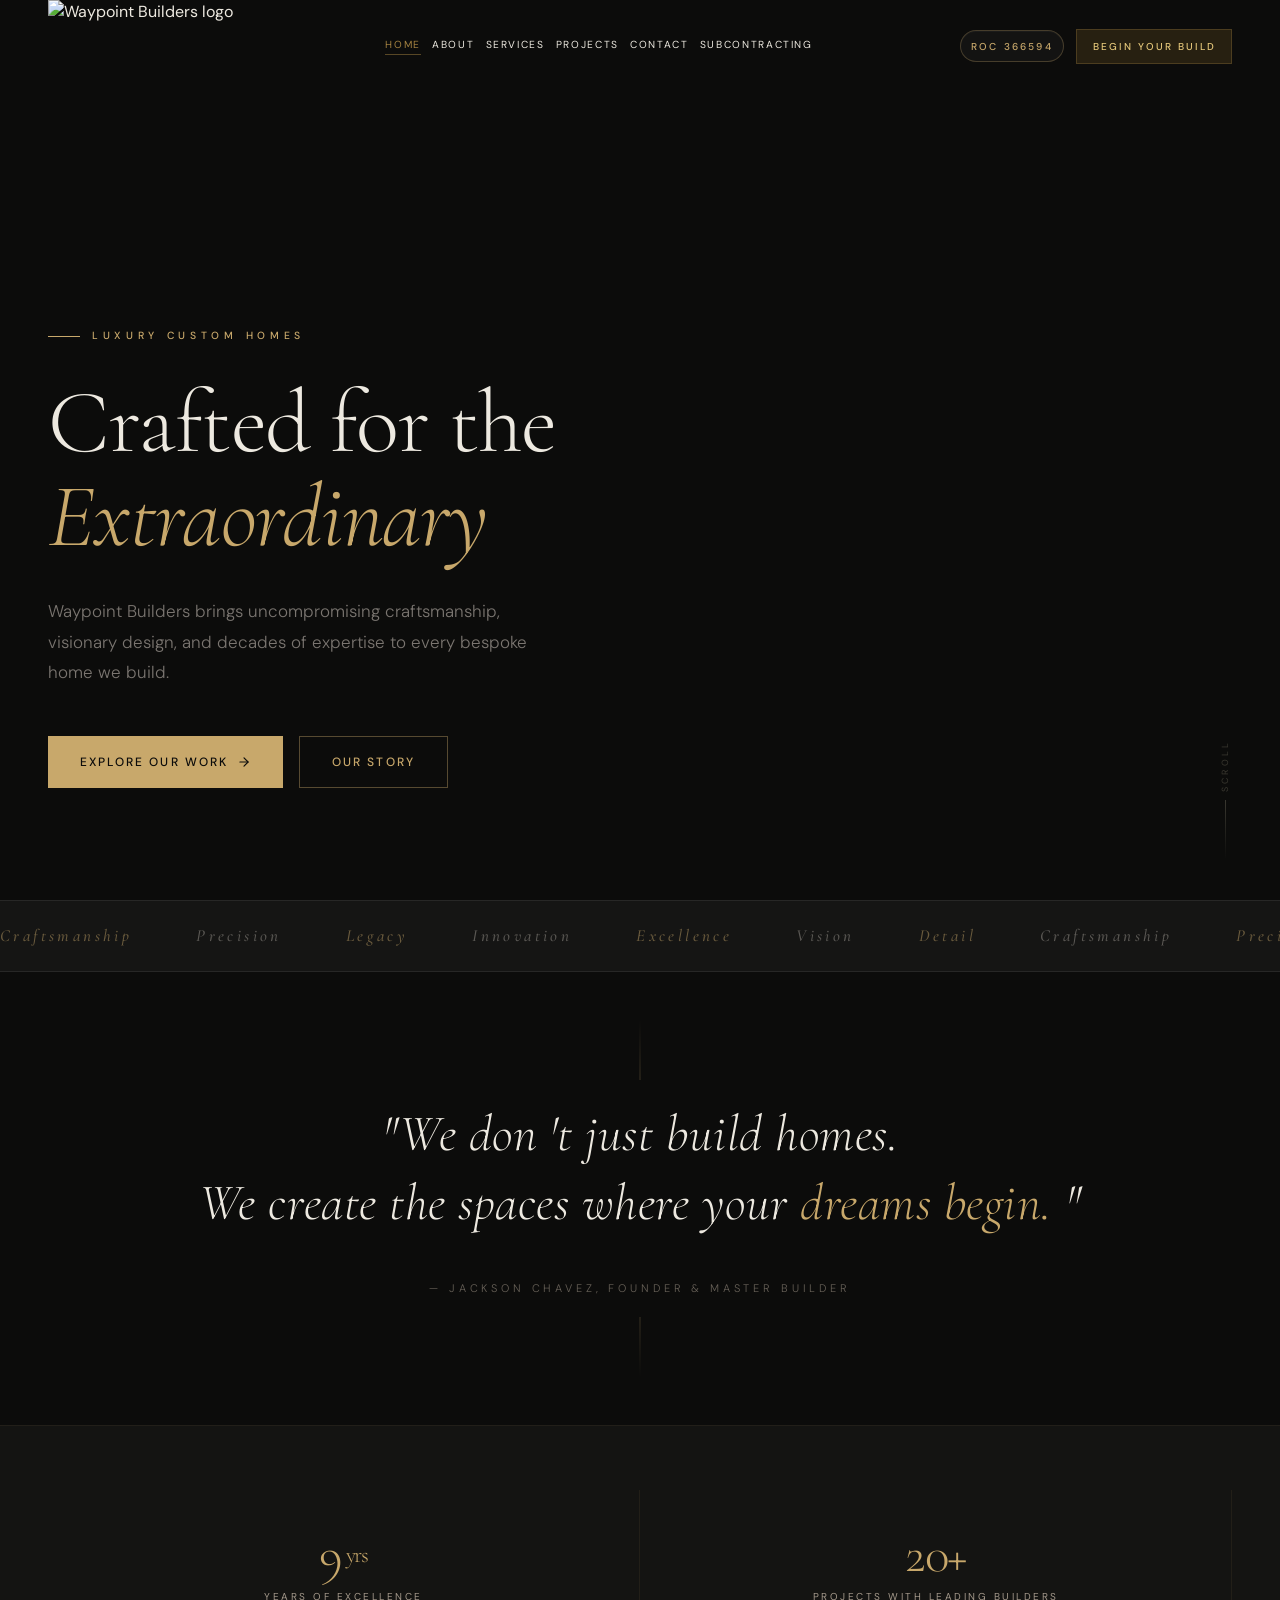
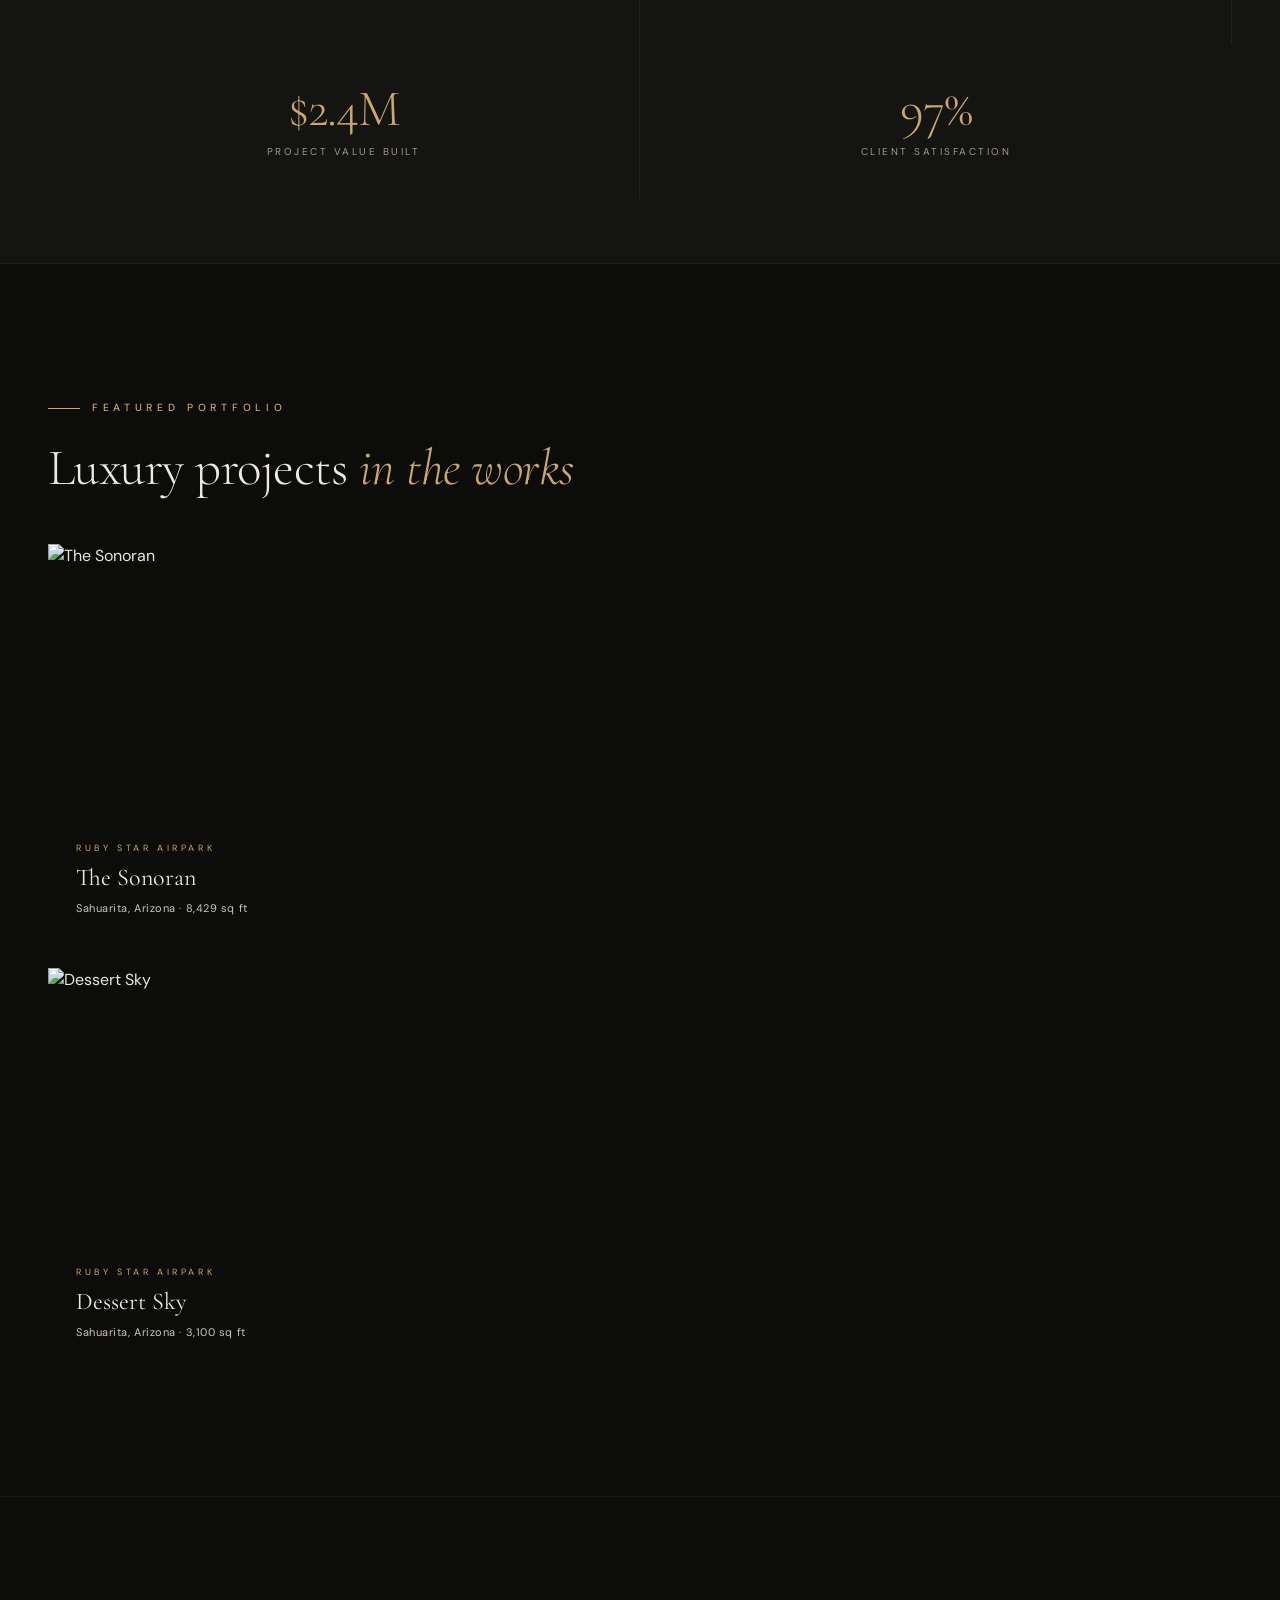
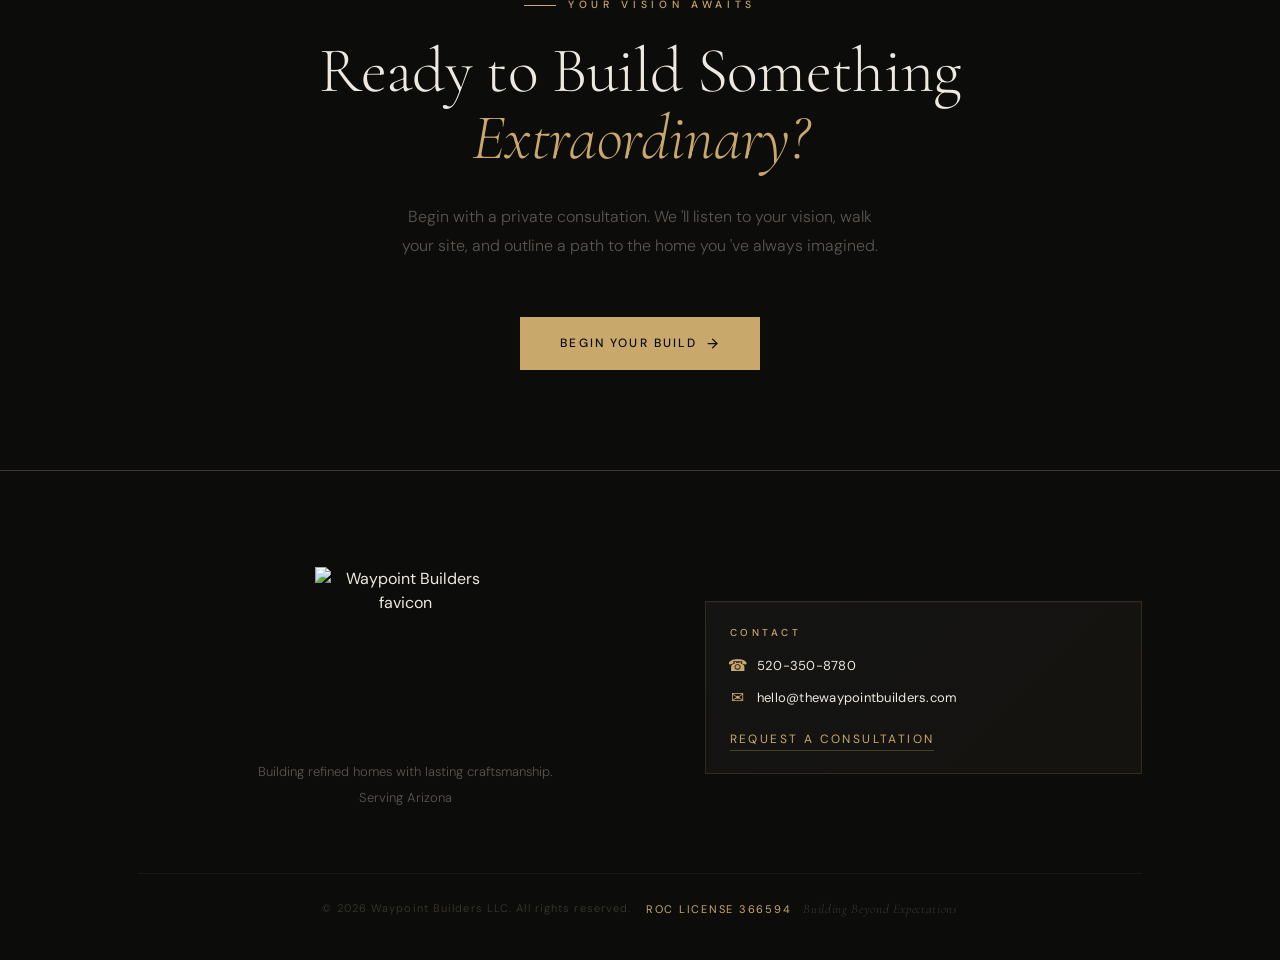
==== index.html @ 991dd523 "Add files via upload" ====
<!DOCTYPE html>
<html lang="en">
    <head>
        <meta charSet="utf-8"/>
        <meta name="viewport" content="width=device-width, initial-scale=1"/>
        <link rel="preload" as="image" href="https://images.unsplash.com/photo-1613490493576-7fde63acd811?w=900&amp;q=80&amp;fit=crop"/>
        <link rel="preload" as="image" href="https://images.unsplash.com/photo-1600596542815-ffad4c1539a9?w=900&amp;q=80&amp;fit=crop"/>
        <link rel="preload" as="image" href="https://images.unsplash.com/photo-1600210492486-724fe5c67fb0?w=900&amp;q=80&amp;fit=crop"/>
        <link rel="stylesheet" href="https://fonts.googleapis.com/css2?family=Cormorant+Garamond:ital,wght@0,300;0,400;0,500;0,600;1,300;1,400;1,500&amp;family=DM+Sans:wght@300;400;500&amp;display=swap" data-precedence="default"/>
        <link rel="stylesheet" href="styles.css" type="text/css" data-precedence="default"/>
        <title>Waypoint Builders LLC — Luxury Custom Home Building</title>
        <meta name="description" content="Waypoint Builders LLC crafts extraordinary luxury custom homes with uncompromising quality, precision craftsmanship, and a deeply personal approach to every build."/>
        <link rel="icon" type="image/png" href="asset/favicon.png"/>
        <link rel="shortcut icon" href="asset/favicon.png"/>
        <link rel="preconnect" href="https://fonts.googleapis.com"/>
        <link rel="preconnect" href="https://fonts.gstatic.com" crossorigin="anonymous"/>
    </head>
    <body>
        <header id="site-header" style="position:fixed;top:0;left:0;right:0;z-index:100;transition:background 0.5s ease, border-color 0.5s ease, backdrop-filter 0.5s ease, box-shadow 0.5s ease;background:transparent;backdrop-filter:none;border-bottom:1px solid transparent;box-shadow:none">
            <div style="max-width:1400px;margin:0 auto;padding:0 3rem;display:flex;align-items:center;justify-content:space-between;height:92px" class="px-6 lg:px-12">
                <a class="active" href="index.html" style="display:flex;align-items:center;text-decoration:none;padding-top:10px" data-status="active" aria-current="page">
                    <img src="asset/logo.png" alt="Waypoint Builders logo" style="height:clamp(72px, 8vw, 140px);width:auto;display:block" />
                </a>
                <nav id="header-nav" class="header-nav" style="align-items:center;gap:1rem">
                    <a class="header-nav-link active" href="index.html" style="font-family:DM Sans, system-ui, sans-serif;font-size:13px;letter-spacing:0.2em;text-transform:uppercase;font-weight:400;text-decoration:none;color:#A48240;transition:color 0.3s ease,padding-bottom 0.3s ease,border-color 0.3s ease;padding-bottom:2px;border-bottom:1px solid rgba(164, 130, 64, 0.5)" data-status="active" aria-current="page">Home</a>
                    <a class="header-nav-link" href="about.html" style="font-family:DM Sans, system-ui, sans-serif;font-size:13px;letter-spacing:0.2em;text-transform:uppercase;font-weight:400;text-decoration:none;color:#EDE9E0;transition:color 0.3s ease,padding-bottom 0.3s ease,border-color 0.3s ease;padding-bottom:2px;border-bottom:1px solid transparent">About</a>
                    <a class="header-nav-link" href="services.html" style="font-family:DM Sans, system-ui, sans-serif;font-size:13px;letter-spacing:0.2em;text-transform:uppercase;font-weight:400;text-decoration:none;color:#EDE9E0;transition:color 0.3s ease,padding-bottom 0.3s ease,border-color 0.3s ease;padding-bottom:2px;border-bottom:1px solid transparent">Services</a>
                    <a class="header-nav-link" href="projects.html" style="font-family:DM Sans, system-ui, sans-serif;font-size:13px;letter-spacing:0.2em;text-transform:uppercase;font-weight:400;text-decoration:none;color:#EDE9E0;transition:color 0.3s ease,padding-bottom 0.3s ease,border-color 0.3s ease;padding-bottom:2px;border-bottom:1px solid transparent">Projects</a>
                    <a class="header-nav-link" href="contact.html" style="font-family:DM Sans, system-ui, sans-serif;font-size:13px;letter-spacing:0.2em;text-transform:uppercase;font-weight:400;text-decoration:none;color:#EDE9E0;transition:color 0.3s ease,padding-bottom 0.3s ease,border-color 0.3s ease;padding-bottom:2px;border-bottom:1px solid transparent">Contact</a>
                    <a class="header-nav-link" href="subcontracts.html" style="font-family:DM Sans, system-ui, sans-serif;font-size:13px;letter-spacing:0.2em;text-transform:uppercase;font-weight:400;text-decoration:none;color:#EDE9E0;transition:color 0.3s ease,padding-bottom 0.3s ease,border-color 0.3s ease;padding-bottom:2px;border-bottom:1px solid transparent">Subcontracting</a>
                </nav>
                <div style="display:flex;align-items:center;gap:0.75rem">
                    <span style="font-family:DM Sans, system-ui, sans-serif;font-size:10px;letter-spacing:0.22em;text-transform:uppercase;font-weight:500;color:#C8A86B;padding:0.5rem 0.75rem;border:1px solid rgba(200, 168, 107, 0.28);border-radius:999px;background:rgba(255,255,255,0.03);box-shadow:inset 0 1px 0 rgba(255,255,255,0.03)">ROC 366594</span>
                    <a href="contact.html" style="font-family:DM Sans, system-ui, sans-serif;font-size:10px;letter-spacing:0.2em;text-transform:uppercase;font-weight:500;text-decoration:none;color:#E5C77A;background:rgba(138, 104, 43, 0.22);border:1px solid rgba(164, 130, 64, 0.3);padding:9px 18px;transition:border-color 0.3s ease, background 0.3s ease, color 0.3s ease" class="header-cta">Begin Your Build</a>
                </div>
                <button class="header-menu-toggle" id="mobile-menu-toggle" style="background:none;border:none;color:#EDE9E0;cursor:pointer;padding:8px" aria-label="Toggle menu" aria-expanded="false" aria-controls="mobile-nav-panel">
                    <svg xmlns="http://www.w3.org/2000/svg" width="20" height="20" viewBox="0 0 24 24" fill="none" stroke="currentColor" stroke-width="2" stroke-linecap="round" stroke-linejoin="round" class="lucide lucide-menu" aria-hidden="true">
                        <path d="M4 5h16"></path>
                        <path d="M4 12h16"></path>
                        <path d="M4 19h16"></path>
                    </svg>
                </button>
            </div>
        </header>
        <script>
            const siteHeader = document.getElementById('site-header');
            const mobileMenuToggle = document.getElementById('mobile-menu-toggle');
            const headerNav = document.getElementById('header-nav');
            const setHeaderState = () => {
                const scrolled = window.scrollY > 20;
                siteHeader.style.background = scrolled ? 'rgba(12, 12, 11, 0.72)' : 'transparent';
                siteHeader.style.borderBottom = scrolled ? '1px solid rgba(164, 130, 64, 0.12)' : '1px solid transparent';
                siteHeader.style.backdropFilter = scrolled ? 'blur(12px)' : 'none';
                siteHeader.style.boxShadow = scrolled ? '0 6px 20px rgba(0, 0, 0, 0.08)' : 'none';
            };
            setHeaderState();
            window.addEventListener('scroll', setHeaderState, { passive: true });

            if (mobileMenuToggle && headerNav) {
                mobileMenuToggle.addEventListener('click', () => {
                    const isOpen = headerNav.classList.contains('mobile-open');
                    headerNav.classList.toggle('mobile-open', !isOpen);
                    mobileMenuToggle.setAttribute('aria-expanded', String(!isOpen));
                });
            }

            window.addEventListener('resize', () => {
                if (window.innerWidth > 1023 && headerNav) {
                    headerNav.classList.remove('mobile-open');
                    if (mobileMenuToggle) {
                        mobileMenuToggle.setAttribute('aria-expanded', 'false');
                    }
                }
            });

            const applyMarqueeColors = () => {
                const marqueeWords = document.querySelectorAll('.animate-marquee > span');
                marqueeWords.forEach((word, index) => {
                    word.style.color = index % 2 === 0 ? 'rgba(200, 168, 107, 0.72)' : 'rgba(250, 242, 229, 0.56)';
                    word.style.opacity = '0.84';
                    word.style.textShadow = '0 0 8px rgba(255, 255, 255, 0.03)';
                });
            };

            window.addEventListener('load', applyMarqueeColors);
            applyMarqueeColors();

            const prefersReducedMotion = window.matchMedia('(prefers-reduced-motion: reduce)').matches;
            document.querySelectorAll('a[href^="#"]').forEach((link) => {
                link.addEventListener('click', (event) => {
                    const id = link.getAttribute('href')?.slice(1);
                    const target = id ? document.getElementById(id) : null;
                    if (!target) return;

                    event.preventDefault();
                    if (prefersReducedMotion) {
                        window.scrollTo({ top: target.offsetTop - 100, behavior: 'auto' });
                        return;
                    }

                    const startY = window.scrollY;
                    const targetY = Math.max(0, target.getBoundingClientRect().top + startY - 100);
                    const distance = targetY - startY;
                    const duration = Math.min(1200, Math.max(700, Math.abs(distance) * 0.55));
                    let startTime = null;
                    const easeOutCubic = (t) => 1 - Math.pow(1 - t, 3);

                    const step = (timestamp) => {
                        if (!startTime) startTime = timestamp;
                        const progress = Math.min(1, (timestamp - startTime) / duration);
                        const eased = easeOutCubic(progress);
                        window.scrollTo(0, startY + distance * eased);
                        if (progress < 1) {
                            window.requestAnimationFrame(step);
                        }
                    };

                    window.requestAnimationFrame(step);
                });
            });
        </script>
        <!--$-->
        <main>
            <section style="min-height:100dvh;position:relative;display:flex;align-items:flex-end;overflow:hidden;padding-top:clamp(5.5rem, 9vw, 8rem)">
                <div style="position:absolute;inset:0;background-image:url('asset/index.png');background-size:cover;background-position:center 30%;z-index:0"></div>
                <div style="position:absolute;inset:0;background:linear-gradient(105deg, rgba(12,12,11,0.97) 0%, rgba(12,12,11,0.82) 45%, rgba(12,12,11,0.3) 100%);z-index:1"></div>
                <div style="position:absolute;bottom:0;left:0;right:0;height:30%;background:linear-gradient(to top, #0C0C0B, transparent);z-index:2"></div>
                <div style="position:relative;z-index:3;max-width:1400px;margin:0 auto;padding:0 3rem 7rem;width:100%" class="px-6 lg:px-12 pb-20 lg:pb-28">
                    <div class="opacity-0 animate-fade-up" style="max-width:780px">
                        <div class="section-label" style="margin-bottom:2rem">Luxury Custom Homes</div>
                        <h1 style="font-family:Cormorant Garamond, Georgia, serif;font-size:clamp(3rem, 7vw, 7rem);font-weight:300;line-height:1.05;color:#EDE9E0;margin:0 0 2rem;letter-spacing:-0.01em">
                            Crafted for the
                            <!-- -->
                            <span style="font-style:italic;color:#C8A86B">Extraordinary</span>
                        </h1>
                        <p class="opacity-0 animate-fade-up delay-200" style="font-family:DM Sans, system-ui, sans-serif;font-size:clamp(15px, 1.5vw, 17px);line-height:1.8;color:#7A7570;max-width:480px;margin:0 0 3rem;font-weight:300">Waypoint Builders brings uncompromising craftsmanship, visionary design, and decades of expertise to every bespoke home we build.</p>
                        <div class="opacity-0 animate-fade-up delay-400" style="display:flex;gap:1rem;flex-wrap:wrap">
                            <a href="projects.html" class="btn-gold">
                                Explore Our Work
                                <svg xmlns="http://www.w3.org/2000/svg" width="14" height="14" viewBox="0 0 24 24" fill="none" stroke="currentColor" stroke-width="2" stroke-linecap="round" stroke-linejoin="round" class="lucide lucide-arrow-right" aria-hidden="true">
                                    <path d="M5 12h14"></path>
                                    <path d="m12 5 7 7-7 7"></path>
                                </svg>
                            </a>
                            <a href="about.html" class="btn-outline">Our Story</a>
                        </div>
                    </div>
                    <div class="opacity-0 animate-fade-in delay-700" style="position:absolute;bottom:2.5rem;right:3rem;display:flex;flex-direction:column;align-items:center;gap:0.5rem">
                        <span style="font-family:DM Sans, system-ui, sans-serif;font-size:9px;letter-spacing:0.35em;text-transform:uppercase;color:#3A3830;writing-mode:vertical-rl;transform:rotate(180deg)">Scroll</span>
                        <div style="width:1px;height:60px;background:linear-gradient(to bottom, #3A3830, transparent)"></div>
                    </div>
                </div>
            </section>
            <div style="background:rgba(255, 255, 255, 0.035);border-top:1px solid rgba(255, 255, 255, 0.08);border-bottom:1px solid rgba(255, 255, 255, 0.08);padding:1.25rem 0;overflow:hidden">
                <div class="animate-marquee" style="display:flex;gap:4rem;white-space:nowrap;width:max-content">
                    <span style="font-family:Cormorant Garamond, Georgia, serif;font-size:17px;font-style:italic;letter-spacing:0.2em;color:rgba(250, 242, 229, 0.16);text-transform:capitalize">Craftsmanship</span>
                    <span style="font-family:Cormorant Garamond, Georgia, serif;font-size:17px;font-style:italic;letter-spacing:0.2em;color:rgba(250, 242, 229, 0.08);text-transform:capitalize">Precision</span>
                    <span style="font-family:Cormorant Garamond, Georgia, serif;font-size:17px;font-style:italic;letter-spacing:0.2em;color:rgba(250, 242, 229, 0.16);text-transform:capitalize">Legacy</span>
                    <span style="font-family:Cormorant Garamond, Georgia, serif;font-size:17px;font-style:italic;letter-spacing:0.2em;color:rgba(250, 242, 229, 0.08);text-transform:capitalize">Innovation</span>
                    <span style="font-family:Cormorant Garamond, Georgia, serif;font-size:17px;font-style:italic;letter-spacing:0.2em;color:rgba(250, 242, 229, 0.16);text-transform:capitalize">Excellence</span>
                    <span style="font-family:Cormorant Garamond, Georgia, serif;font-size:17px;font-style:italic;letter-spacing:0.2em;color:rgba(250, 242, 229, 0.08);text-transform:capitalize">Vision</span>
                    <span style="font-family:Cormorant Garamond, Georgia, serif;font-size:17px;font-style:italic;letter-spacing:0.2em;color:rgba(250, 242, 229, 0.16);text-transform:capitalize">Detail</span>
                    <span style="font-family:Cormorant Garamond, Georgia, serif;font-size:17px;font-style:italic;letter-spacing:0.2em;color:rgba(250, 242, 229, 0.08);text-transform:capitalize">Craftsmanship</span>
                    <span style="font-family:Cormorant Garamond, Georgia, serif;font-size:17px;font-style:italic;letter-spacing:0.2em;color:rgba(250, 242, 229, 0.16);text-transform:capitalize">Precision</span>
                    <span style="font-family:Cormorant Garamond, Georgia, serif;font-size:17px;font-style:italic;letter-spacing:0.2em;color:rgba(250, 242, 229, 0.08);text-transform:capitalize">Legacy</span>
                    <span style="font-family:Cormorant Garamond, Georgia, serif;font-size:17px;font-style:italic;letter-spacing:0.2em;color:rgba(250, 242, 229, 0.16);text-transform:capitalize">Innovation</span>
                    <span style="font-family:Cormorant Garamond, Georgia, serif;font-size:17px;font-style:italic;letter-spacing:0.2em;color:rgba(250, 242, 229, 0.08);text-transform:capitalize">Excellence</span>
                    <span style="font-family:Cormorant Garamond, Georgia, serif;font-size:17px;font-style:italic;letter-spacing:0.2em;color:rgba(250, 242, 229, 0.16);text-transform:capitalize">Vision</span>
                    <span style="font-family:Cormorant Garamond, Georgia, serif;font-size:17px;font-style:italic;letter-spacing:0.2em;color:rgba(250, 242, 229, 0.08);text-transform:capitalize">Detail</span>
                    <span style="font-family:Cormorant Garamond, Georgia, serif;font-size:17px;font-style:italic;letter-spacing:0.2em;color:rgba(250, 242, 229, 0.16);text-transform:capitalize">Craftsmanship</span>
                    <span style="font-family:Cormorant Garamond, Georgia, serif;font-size:17px;font-style:italic;letter-spacing:0.2em;color:rgba(250, 242, 229, 0.08);text-transform:capitalize">Precision</span>
                    <span style="font-family:Cormorant Garamond, Georgia, serif;font-size:17px;font-style:italic;letter-spacing:0.2em;color:rgba(250, 242, 229, 0.16);text-transform:capitalize">Legacy</span>
                    <span style="font-family:Cormorant Garamond, Georgia, serif;font-size:17px;font-style:italic;letter-spacing:0.2em;color:rgba(250, 242, 229, 0.08);text-transform:capitalize">Innovation</span>
                    <span style="font-family:Cormorant Garamond, Georgia, serif;font-size:17px;font-style:italic;letter-spacing:0.2em;color:rgba(250, 242, 229, 0.16);text-transform:capitalize">Excellence</span>
                    <span style="font-family:Cormorant Garamond, Georgia, serif;font-size:17px;font-style:italic;letter-spacing:0.2em;color:rgba(250, 242, 229, 0.08);text-transform:capitalize">Vision</span>
                    <span style="font-family:Cormorant Garamond, Georgia, serif;font-size:17px;font-style:italic;letter-spacing:0.2em;color:rgba(250, 242, 229, 0.16);text-transform:capitalize">Detail</span>
                    <span style="font-family:Cormorant Garamond, Georgia, serif;font-size:17px;font-style:italic;letter-spacing:0.2em;color:rgba(250, 242, 229, 0.08);text-transform:capitalize">Craftsmanship</span>
                    <span style="font-family:Cormorant Garamond, Georgia, serif;font-size:17px;font-style:italic;letter-spacing:0.2em;color:rgba(250, 242, 229, 0.16);text-transform:capitalize">Precision</span>
                    <span style="font-family:Cormorant Garamond, Georgia, serif;font-size:17px;font-style:italic;letter-spacing:0.2em;color:rgba(250, 242, 229, 0.08);text-transform:capitalize">Legacy</span>
                    <span style="font-family:Cormorant Garamond, Georgia, serif;font-size:17px;font-style:italic;letter-spacing:0.2em;color:rgba(250, 242, 229, 0.16);text-transform:capitalize">Innovation</span>
                    <span style="font-family:Cormorant Garamond, Georgia, serif;font-size:17px;font-style:italic;letter-spacing:0.2em;color:rgba(250, 242, 229, 0.08);text-transform:capitalize">Excellence</span>
                    <span style="font-family:Cormorant Garamond, Georgia, serif;font-size:17px;font-style:italic;letter-spacing:0.2em;color:rgba(250, 242, 229, 0.16);text-transform:capitalize">Vision</span>
                    <span style="font-family:Cormorant Garamond, Georgia, serif;font-size:17px;font-style:italic;letter-spacing:0.2em;color:rgba(250, 242, 229, 0.08);text-transform:capitalize">Detail</span>
                </div>
            </div>
            <section style="background:#0C0C0B;padding:clamp(5rem, 10vw, 10rem) 3rem;text-align:center;position:relative" class="px-6 lg:px-12">
                <div style="position:absolute;top:3rem;left:50%;transform:translateX(-50%);width:1px;height:60px;background:linear-gradient(to bottom, transparent, rgba(200, 168, 107, 0.25))"></div>
                <div style="max-width:900px;margin:0 auto">
                    <blockquote style="font-family:Cormorant Garamond, Georgia, serif;font-size:clamp(1.8rem, 4vw, 3.5rem);font-weight:300;font-style:italic;line-height:1.35;color:#EDE9E0;margin:0 0 2.5rem;letter-spacing:0.01em">
                        &quot;We don &#x27;t just build homes.<br/>
                        We create the spaces where your
                        <!-- -->
                        <span style="color:#C8A86B">dreams begin.</span>
                        &quot;
                    </blockquote>
                    <p style="font-family:DM Sans, system-ui, sans-serif;font-size:11px;letter-spacing:0.35em;text-transform:uppercase;color:rgba(164, 153, 139, 0.72);opacity:0.84">— Jackson Chavez, Founder &amp; Master Builder</p>
                </div>
                <div style="position:absolute;bottom:3rem;left:50%;transform:translateX(-50%);width:1px;height:60px;background:linear-gradient(to top, transparent, rgba(200, 168, 107, 0.25))"></div>
            </section>
            <section style="background:#141412;border-top:1px solid rgba(200, 168, 107, 0.08);border-bottom:1px solid rgba(200, 168, 107, 0.08)">
                <div style="max-width:1400px;margin:0 auto;padding:4rem 3rem;display:grid;grid-template-columns:repeat(2, 1fr);gap:0" class="px-6 lg:px-12 lg:grid-cols-4">
                    <div style="padding:2.5rem 2rem;border-right:1px solid rgba(200, 168, 107, 0.08);text-align:center">
                        <div style="font-family:Cormorant Garamond, Georgia, serif;font-size:clamp(2.5rem, 4vw, 4rem);font-weight:300;color:#C8A86B;line-height:1;margin-bottom:0.5rem;letter-spacing:-0.02em">
                            9<span style="font-size:0.45em;vertical-align:top;margin-top:0.6em;display:inline-block;margin-left:4px">yrs</span>
                        </div>
                        <div style="font-family:DM Sans, system-ui, sans-serif;font-size:10px;letter-spacing:0.25em;text-transform:uppercase;color:#a4998b">Years of Excellence</div>
                    </div>
                    <div style="padding:2.5rem 2rem;border-right:1px solid rgba(200, 168, 107, 0.08);text-align:center">
                        <div style="font-family:Cormorant Garamond, Georgia, serif;font-size:clamp(2.5rem, 4vw, 4rem);font-weight:300;color:#C8A86B;line-height:1;margin-bottom:0.5rem;letter-spacing:-0.02em">20+</div>
                        <div style="font-family:DM Sans, system-ui, sans-serif;font-size:10px;letter-spacing:0.25em;text-transform:uppercase;color:#a4998b">Projects With Leading Builders</div>
                    </div>
                    <div style="padding:2.5rem 2rem;border-right:1px solid rgba(200, 168, 107, 0.08);text-align:center">
                        <div style="font-family:Cormorant Garamond, Georgia, serif;font-size:clamp(2.5rem, 4vw, 4rem);font-weight:300;color:#C8A86B;line-height:1;margin-bottom:0.5rem;letter-spacing:-0.02em">$2.4M</div>
                        <div style="font-family:DM Sans, system-ui, sans-serif;font-size:10px;letter-spacing:0.25em;text-transform:uppercase;color:#a4998b">Project Value Built</div>
                    </div>
                    <div style="padding:2.5rem 2rem;border-right:none;text-align:center">
                        <div style="font-family:Cormorant Garamond, Georgia, serif;font-size:clamp(2.5rem, 4vw, 4rem);font-weight:300;color:#C8A86B;line-height:1;margin-bottom:0.5rem;letter-spacing:-0.02em">97%</div>
                        <div style="font-family:DM Sans, system-ui, sans-serif;font-size:10px;letter-spacing:0.25em;text-transform:uppercase;color:#a4998b">Client Satisfaction</div>
                    </div>
                </div>
            </section>
              <section style="background:#0C0C0B;padding:clamp(5rem, 10vw, 9rem) 0">
                <div style="max-width:1400px;margin:0 auto;padding:0 3rem" class="px-6 lg:px-12">
                    <div style="display:flex;align-items:flex-end;justify-content:space-between;margin-bottom:3rem;flex-wrap:wrap;gap:1.5rem">
                        <div>
                            <div class="section-label">Featured Portfolio</div>
                            <h2 style="font-family:Cormorant Garamond, Georgia, serif;font-size:clamp(2.1rem, 4vw, 3.2rem);font-weight:300;color:#EDE9E0;margin:0;line-height:1.1;letter-spacing:-0.01em">
                                Luxury projects <span style="font-style:italic;color:#C8A86B">in the works</span>
                            </h2>
                        </div>
                    </div>

                    <div style="display:grid;grid-template-columns:1fr;gap:1.5rem">
                        <a href="projects.html" class="project-card-link" style="text-decoration:none;color:inherit">
                            <div class="project-card" style="position:relative;overflow:hidden;cursor:pointer;min-height:320px">
                                <img src="asset/sahuarita/sahuarita.png" alt="The Sonoran" class="project-img" style="position:absolute;inset:0;width:100%;height:100%;object-fit:cover">
                                <div style="position:absolute;inset:0;background:linear-gradient(to top, rgba(12,12,11,0.9) 0%, rgba(12,12,11,0.2) 60%, transparent 100%)"></div>
                                <div class="project-overlay" style="position:absolute;inset:0;background:rgba(12,12,11,0.45);border:1px solid rgba(200, 168, 107, 0.2)"></div>
                                <div style="position:absolute;bottom:0;left:0;right:0;padding:1.75rem;z-index:2">
                                    <div style="font-family:DM Sans, system-ui, sans-serif;font-size:9px;letter-spacing:0.4em;text-transform:uppercase;color:#C8A86B;margin-bottom:0.5rem">Ruby Star Airpark</div>
                                    <div style="font-family:Cormorant Garamond, Georgia, serif;font-size:1.5rem;font-weight:400;color:#EDE9E0;line-height:1.2;margin-bottom:0.45rem">The Sonoran</div>
                                    <div style="font-family:DM Sans, system-ui, sans-serif;font-size:11px;color:#CFC7BE;letter-spacing:0.05em">Sahuarita, Arizona · 8,429 sq ft</div>
                                </div>
                            </div>
                        </a>

                        <a href="projects.html" class="project-card-link" style="text-decoration:none;color:inherit">
                            <div class="project-card" style="position:relative;overflow:hidden;cursor:pointer;min-height:320px">
                                <img src="asset/sahuarita/hangar.png" alt="Dessert Sky" class="project-img" style="position:absolute;inset:0;width:100%;height:100%;object-fit:cover">
                                <div style="position:absolute;inset:0;background:linear-gradient(to top, rgba(12,12,11,0.9) 0%, rgba(12,12,11,0.2) 60%, transparent 100%)"></div>
                                <div class="project-overlay" style="position:absolute;inset:0;background:rgba(12,12,11,0.45);border:1px solid rgba(200, 168, 107, 0.2)"></div>
                                <div style="position:absolute;bottom:0;left:0;right:0;padding:1.75rem;z-index:2">
                                    <div style="font-family:DM Sans, system-ui, sans-serif;font-size:9px;letter-spacing:0.4em;text-transform:uppercase;color:#C8A86B;margin-bottom:0.5rem">Ruby Star Airpark</div>
                                    <div style="font-family:Cormorant Garamond, Georgia, serif;font-size:1.5rem;font-weight:400;color:#EDE9E0;line-height:1.2;margin-bottom:0.45rem">Dessert Sky</div>
                                    <div style="font-family:DM Sans, system-ui, sans-serif;font-size:11px;color:#CFC7BE;letter-spacing:0.05em">Sahuarita, Arizona · 3,100 sq ft</div>
                                </div>
                            </div>
                        </a>
                    </div>
                </div>
            </section>
            
            <section style="background:#0C0C0B;padding:100px 0;border-top:1px solid rgba(200, 168, 107, 0.08);position:relative;overflow:hidden">
                <div style="position:absolute;inset:0;background-image:url('asset/ready_to_build.png');background-size:cover;background-position:center;opacity:0.18;filter:grayscale(100%) contrast(1.08);mix-blend-mode:screen"></div>
                <div style="position:absolute;inset:0;background:linear-gradient(135deg, rgba(12,12,11,0.9) 0%, rgba(12,12,11,0.68) 45%, rgba(12,12,11,0.84) 100%)"></div>
                <div style="position:relative;z-index:1;max-width:1400px;margin:0 auto;padding:0 3rem;display:flex;flex-direction:column;align-items:center;text-align:center" class="px-6 lg:px-12">
                    <div class="section-label" style="justify-content:center">Your Vision Awaits</div>
                    <a href="contact.html" style="display:inline-block;text-decoration:none;color:inherit">
                        <h2 style="font-family:Cormorant Garamond, Georgia, serif;font-size:clamp(2.5rem, 5vw, 5.5rem);font-weight:300;color:#EDE9E0;margin:0 0 2rem;line-height:1.05;letter-spacing:-0.01em;max-width:700px">
                            Ready to Build Something
                            <!-- -->
                            <span style="font-style:italic;color:#C8A86B">Extraordinary?</span>
                        </h2>
                    </a>
                    <p style="font-family:DM Sans, system-ui, sans-serif;font-size:16px;line-height:1.8;color:#5A5550;max-width:480px;margin:0 0 3.5rem;font-weight:300">Begin with a private consultation. We 'll listen to your vision, walk your site, and outline a path to the home you 've always imagined.</p>
                    <a href="contact.html" style="font-size:12px;padding:1.1rem 2.5rem" class="btn-gold">
                        Begin Your Build
                        <svg xmlns="http://www.w3.org/2000/svg" width="15" height="15" viewBox="0 0 24 24" fill="none" stroke="currentColor" stroke-width="2" stroke-linecap="round" stroke-linejoin="round" class="lucide lucide-arrow-right" aria-hidden="true">
                            <path d="M5 12h14"></path>
                            <path d="m12 5 7 7-7 7"></path>
                        </svg>
                    </a>
                </div>
            </section>
        </section>
            </section>          
        </main>
        <script>
            (function(t) {
                let s;
                try {
                    s = JSON.parse(sessionStorage.getItem(t.storageKey) || "{}")
                } catch (e) {
                    console.error(e);
                    return
                }
                const c = t.key || window.history.state?.__TSR_key
                  , r = c ? s[c] : void 0;
                if (t.shouldScrollRestoration && r && typeof r == "object" && Object.keys(r).length > 0) {
                    for (const e in r) {
                        const o = r[e];
                        if (!o || typeof o != "object")
                            continue;
                        const l = o.scrollX
                          , i = o.scrollY;
                        if (!(!Number.isFinite(l) || !Number.isFinite(i))) {
                            if (e === "window")
                                window.scrollTo({
                                    top: i,
                                    left: l,
                                    behavior: t.behavior
                                });
                            else if (e) {
                                let n;
                                try {
                                    n = document.querySelector(e)
                                } catch {
                                    continue
                                }
                                n && (n.scrollLeft = l,
                                n.scrollTop = i)
                            }
                        }
                    }
                    return
                }
                const a = window.location.hash.split("#", 2)[1];
                if (a) {
                    const e = window.history.state?.__hashScrollIntoViewOptions ?? !0;
                    if (e) {
                        const o = document.getElementById(a);
                        o && o.scrollIntoView(e)
                    }
                    return
                }
                window.scrollTo({
                    top: 0,
                    left: 0,
                    behavior: t.behavior
                })
            }
            )({
                "storageKey": "tsr-scroll-restoration-v1_3",
                "shouldScrollRestoration": true
            });
            document.currentScript.remove()
        </script>
        <!--/$-->
        <footer style="background:#0C0C0B;border-top:1px solid rgba(200, 168, 107, 0.28);padding:5rem 0 2.5rem;box-shadow:0 -10px 30px rgba(200, 168, 107, 0.06)">
            <div style="max-width:1400px;margin:0 auto;padding:0 3rem" class="px-6 lg:px-12">
                <div style="display:grid;grid-template-columns:minmax(280px, 1.1fr) minmax(280px, 0.9fr);gap:2rem;align-items:center;margin-bottom:3rem">
                    <div style="display:flex;flex-direction:column;align-items:center;text-align:center;gap:0.85rem;padding:1rem 0">
                        <img src="asset/favicon.png" alt="Waypoint Builders favicon" style="width:180px;height:180px;display:block;object-fit:contain" />
                        <div>
                            <p style="font-family:DM Sans, system-ui, sans-serif;font-size:13px;line-height:1.7;color:#5A5550;margin:0">Building refined homes with lasting craftsmanship.</p>
                            <p style="font-family:DM Sans, system-ui, sans-serif;font-size:13px;line-height:1.7;color:#5A5550;margin:0.25rem 0 0">Serving Arizona</p>
                        </div>
                    </div>
                    <div style="padding:1.4rem 1.5rem;border:1px solid rgba(200, 168, 107, 0.16);background:linear-gradient(135deg, rgba(255,255,255,0.03), rgba(200, 168, 107, 0.04));box-shadow:inset 0 1px 0 rgba(255,255,255,0.03)">
                        <div style="font-family:DM Sans, system-ui, sans-serif;font-size:10px;letter-spacing:0.35em;text-transform:uppercase;color:#C8A86B;margin-bottom:1rem;font-weight:500">Contact</div>
                        <ul style="list-style:none;padding:0;margin:0;display:flex;flex-direction:column;gap:0.8rem">
                            <li style="display:flex;align-items:center;gap:0.7rem"><span style="width:16px;height:16px;color:#C8A86B;display:inline-flex;align-items:center;justify-content:center">☎</span><a href="tel:5203508780" style="font-family:DM Sans, system-ui, sans-serif;font-size:13px;color:#EDE9E0;text-decoration:none;transition:color 0.3s ease;letter-spacing:0.02em">520-350-8780</a></li>
                            <li style="display:flex;align-items:center;gap:0.7rem"><span style="width:16px;height:16px;color:#C8A86B;display:inline-flex;align-items:center;justify-content:center">✉</span><a href="mailto:hello@thewaypointbuilders.com" style="font-family:DM Sans, system-ui, sans-serif;font-size:13px;color:#EDE9E0;text-decoration:none;transition:color 0.3s ease;letter-spacing:0.02em">hello@thewaypointbuilders.com</a></li>
                            <li style="margin-top:0.35rem">
                                <a href="contact.html" style="display:inline-block;font-family:DM Sans, system-ui, sans-serif;font-size:12px;letter-spacing:0.2em;text-transform:uppercase;color:#C8A86B;text-decoration:none;padding-bottom:2px;border-bottom:1px solid rgba(200, 168, 107, 0.3)">Request a Consultation</a>
                            </li>
                        </ul>
                    </div>
                </div>
                <div style="height:1px;background:rgba(200, 168, 107, 0.08);margin-bottom:1.5rem"></div>
                <div style="display:flex;flex-wrap:wrap;gap:0.75rem;align-items:center;justify-content:space-between">
                    <div style="display:flex;flex-wrap:wrap;gap:0.9rem;align-items:center">
                        <p style="font-family:DM Sans, system-ui, sans-serif;font-size:11px;letter-spacing:0.1em;color:#3A3830;margin:0">© 2026 Waypoint Builders LLC. All rights reserved.</p>
                        <span style="font-family:DM Sans, system-ui, sans-serif;font-size:11px;letter-spacing:0.16em;text-transform:uppercase;color:#C8A86B">ROC License 366594</span>
                    </div>
                    <p style="font-family:Cormorant Garamond, Georgia, serif;font-size:13px;font-style:italic;color:#3A3830;letter-spacing:0.05em;margin:0">Building Beyond Expectations</p>
                </div>
            </div>
        </footer>
        <script class="$tsr" id="$tsr-stream-barrier">
            (self.$R = self.$R || {})["tsr"] = [];
            self.$_TSR = {
                h() {
                    this.hydrated = !0,
                    this.c()
                },
                e() {
                    this.streamEnded = !0,
                    this.c()
                },
                c() {
                    this.hydrated && this.streamEnded && (delete self.$_TSR,
                    delete self.$R.tsr)
                },
                p(e) {
                    this.initialized ? e() : this.buffer.push(e)
                },
                buffer: []
            };
            $_TSR.router = ($R => $R[0] = {
                manifest: $R[1] = {
                    routes: $R[2] = {
                        __root__: $R[3] = {
                            preloads: $R[4] = ["/assets/index-Cq7eXxEX.js"],
                            assets: $R[5] = [$R[6] = {
                                tag: "link",
                                attrs: $R[7] = {
                                    rel: "stylesheet",
                                    href: "/assets/index-BVwu91tL.css",
                                    type: "text/css"
                                }
                            }, $R[8] = {
                                tag: "script",
                                attrs: $R[9] = {
                                    type: "module",
                                    async: !0
                                },
                                children: "import(\"/assets/index-Cq7eXxEX.js\")"
                            }]
                        }
                    }
                },
                matches: $R[10] = [$R[11] = {
                    i: "__root__ ",
                    u: 1782583211876,
                    s: "success",
                    ssr: !0
                }, $R[12] = {
                    i: "  ",
                    u: 1782583211876,
                    s: "success",
                    ssr: !0
                }],
                lastMatchId: "  "
            })($R["tsr"]);
            $_TSR.e();
            document.currentScript.remove()
        </script>
        <script type="module" async="">
            import("/assets/index-Cq7eXxEX.js")
        </script>
    </body>
</html>
---- styles.css ----
@layer properties {
    @supports (((-webkit-hyphens: none)) and (not (margin-trim:inline))) or ((-moz-orient:inline) and (not (color:rgb(from red r g b)))) {
        *,:before,:after,::backdrop {
            --tw-rotate-x:initial;
            --tw-rotate-y: initial;
            --tw-rotate-z: initial;
            --tw-skew-x: initial;
            --tw-skew-y: initial;
            --tw-border-style: solid;
            --tw-font-weight: initial;
            --tw-outline-style: solid;
            --tw-blur: initial;
            --tw-brightness: initial;
            --tw-contrast: initial;
            --tw-grayscale: initial;
            --tw-hue-rotate: initial;
            --tw-invert: initial;
            --tw-opacity: initial;
            --tw-saturate: initial;
            --tw-sepia: initial;
            --tw-drop-shadow: initial;
            --tw-drop-shadow-color: initial;
            --tw-drop-shadow-alpha: 100%;
            --tw-drop-shadow-size: initial;
            --tw-backdrop-blur: initial;
            --tw-backdrop-brightness: initial;
            --tw-backdrop-contrast: initial;
            --tw-backdrop-grayscale: initial;
            --tw-backdrop-hue-rotate: initial;
            --tw-backdrop-invert: initial;
            --tw-backdrop-opacity: initial;
            --tw-backdrop-saturate: initial;
            --tw-backdrop-sepia: initial
        }
    }
}

@layer theme {
    :root,:host {
        --font-sans: ui-sans-serif, system-ui, sans-serif, "Apple Color Emoji", "Segoe UI Emoji", "Segoe UI Symbol", "Noto Color Emoji";
        --font-mono: ui-monospace, SFMono-Regular, Menlo, Monaco, Consolas, "Liberation Mono", "Courier New", monospace;
        /* --color-blue-600:oklch(54.6% .245 262.881); */
        /* --color-gray-600:oklch(44.6% .03 256.802); */
        --spacing: .25rem;
        --text-2xl: 1.5rem;
        --text-2xl--line-height: calc(2 / 1.5);
        --text-3xl: 1.875rem;
        --text-3xl--line-height: 1.2;
        --font-weight-bold: 700;
        --radius-lg: .5rem;
        --radius-2xl: 1rem;
        --default-transition-duration: .15s;
        --default-transition-timing-function: cubic-bezier(.4, 0, .2, 1);
        --default-font-family: var(--font-sans);
        --default-mono-font-family: var(--font-mono);
        /* --color-gold:#c8a86b; */
        /* --color-obsidian:#0c0c0b; */
        /* --color-onyx:#141412; */
        /* --color-cream:#f7f2e8; */
        /* --color-parchment:#ede9e0; */
        --font-family-display: "Cormorant Garamond", "Georgia", serif;
        --font-family-sans: "DM Sans", system-ui, sans-serif
    }
}

@layer base {
    *,:after,:before,::backdrop {
        box-sizing: border-box;
        border: 0 solid;
        margin: 0;
        padding: 0
    }

    ::file-selector-button {
        box-sizing: border-box;
        border: 0 solid;
        margin: 0;
        padding: 0
    }

    html, :host {
        -webkit-text-size-adjust:100%;
        tab-size: 4;
        line-height: 1.5;
        scroll-behavior: smooth;
        font-family: var(--default-font-family,ui-sans-serif, system-ui, sans-serif, "Apple Color Emoji", "Segoe UI Emoji", "Segoe UI Symbol", "Noto Color Emoji");
        font-feature-settings: var(--default-font-feature-settings,normal);
        font-variation-settings: var(--default-font-variation-settings,normal);
        -webkit-tap-highlight-color: transparent
    }

    hr {
        height: 0;
        color: inherit;
        border-top-width: 1px
    }

    abbr[title] {
        -webkit-text-decoration:underline dotted;
        text-decoration: underline dotted
    }

    h1,h2,h3,h4,h5,h6 {
        font-size: inherit;
        font-weight: inherit
    }

    a {
        color: inherit;
        -webkit-text-decoration: inherit;
        text-decoration: inherit
    }

    b,strong {
        font-weight: bolder
    }

    code,kbd,samp,pre {
        font-family: var(--default-mono-font-family,ui-monospace, SFMono-Regular, Menlo, Monaco, Consolas, "Liberation Mono", "Courier New", monospace);
        font-feature-settings: var(--default-mono-font-feature-settings,normal);
        font-variation-settings: var(--default-mono-font-variation-settings,normal);
        font-size: 1em
    }

    small {
        font-size: 80%
    }

    sub,sup {
        vertical-align: baseline;
        font-size: 75%;
        line-height: 0;
        position: relative
    }

    sub {
        bottom: -.25em
    }

    sup {
        top: -.5em
    }

    table {
        text-indent: 0;
        border-color: inherit;
        border-collapse: collapse
    }

    :-moz-focusring {
        outline: auto
    }

    progress {
        vertical-align: baseline
    }

    summary {
        display: list-item
    }

    ol,ul,menu {
        list-style: none
    }

    img,svg,video,canvas,audio,iframe,embed,object {
        display: block
    }

    img,video {
        max-width: 100%;
        height: auto
    }

    button,input,select,optgroup,textarea {
        font: inherit;
        font-feature-settings: inherit;
        font-variation-settings: inherit;
        letter-spacing: inherit;
        color: inherit;
        opacity: 1;
        background-color: #0000;
        border-radius: 0
    }

    ::file-selector-button {
        font: inherit;
        font-feature-settings: inherit;
        font-variation-settings: inherit;
        letter-spacing: inherit;
        color: inherit;
        opacity: 1;
        background-color: #0000;
        border-radius: 0
    }

    :where(select:is([multiple],[size])) optgroup {
        font-weight:bolder
    }

    :where(select:is([multiple],[size])) optgroup option {
        padding-inline-start:20px
    }

    ::file-selector-button {
        margin-inline-end:4px}

    ::placeholder {
        opacity: 1
    }

    @supports (not ((-webkit-appearance: -apple-pay-button))) or (contain-intrinsic-size:1px) {
        ::placeholder {
            color:currentColor
        }

        @supports (color: color-mix(in lab,red,red)) {
            ::placeholder {
                color:color-mix(in oklab,currentcolor 50%,transparent)
            }
        }
    }

    textarea {
        resize: vertical
    }

    ::-webkit-search-decoration {
        -webkit-appearance: none
    }

    ::-webkit-date-and-time-value {
        min-height: 1lh;
        text-align: inherit
    }

    ::-webkit-datetime-edit {
        display: inline-flex
    }

    ::-webkit-datetime-edit-fields-wrapper {
        padding: 0
    }

    ::-webkit-datetime-edit {
        padding-block:0}

    ::-webkit-datetime-edit-year-field {
        padding-block:0}

    ::-webkit-datetime-edit-month-field {
        padding-block:0}

    ::-webkit-datetime-edit-day-field {
        padding-block:0}

    ::-webkit-datetime-edit-hour-field {
        padding-block:0}

    ::-webkit-datetime-edit-minute-field {
        padding-block:0}

    ::-webkit-datetime-edit-second-field {
        padding-block:0}

    ::-webkit-datetime-edit-millisecond-field {
        padding-block:0}

    ::-webkit-datetime-edit-meridiem-field {
        padding-block:0}

    ::-webkit-calendar-picker-indicator {
        line-height: 1
    }

    :-moz-ui-invalid {
        box-shadow: none
    }

    button,input:where([type=button],[type=reset],[type=submit]) {
        appearance:button
    }

    ::file-selector-button {
        appearance: button
    }

    ::-webkit-inner-spin-button {
        height: auto
    }

    ::-webkit-outer-spin-button {
        height: auto
    }

    [hidden]:not([hidden="until-found"]) {
        display:none!important
    }
}

@layer components;@layer utilities {
    .absolute {
        position: absolute
    }

    .fixed {
        position: fixed
    }

    .relative {
        position: relative
    }

    .static {
        position: static
    }

    .start {
        inset-inline-start: var(--spacing)
    }

    .mb-2 {
        margin-bottom: calc(var(--spacing) * 2)
    }

    .mb-4 {
        margin-bottom: calc(var(--spacing) * 4)
    }

    .mb-6 {
        margin-bottom: calc(var(--spacing) * 6)
    }

    .block {
        display: block
    }

    .flex {
        display: flex
    }

    .grid {
        display: grid
    }

    .hidden {
        display: none
    }

    .inline {
        display: inline
    }

    .inline-block {
        display: inline-block
    }

    .w-full {
        width: 100%
    }

    .transform {
        transform: var(--tw-rotate-x,) var(--tw-rotate-y,) var(--tw-rotate-z,) var(--tw-skew-x,) var(--tw-skew-y,)
    }

    .resize {
        resize: both
    }

    .flex-col {
        flex-direction: column
    }

    .items-center {
        align-items: center
    }

    .justify-between {
        justify-content: space-between
    }

    .gap-8 {
        gap: calc(var(--spacing) * 8)
    }

    .rounded-2xl {
        border-radius: var(--radius-2xl)
    }

    .rounded-lg {
        border-radius: var(--radius-lg)
    }

    .border {
        border-style: var(--tw-border-style);
        border-width: 1px
    }

    .object-cover {
        object-fit: cover
    }

    .p-5 {
        padding: calc(var(--spacing) * 5)
    }

    .p-8 {
        padding: calc(var(--spacing) * 8)
    }

    .px-6 {
        padding-inline:calc(var(--spacing) * 6)}

    .py-2 {
        padding-block: calc(var(--spacing) * 2)
    }

    .pb-20 {
        padding-bottom: calc(var(--spacing) * 20)
    }

    .text-2xl {
        font-size: var(--text-2xl);
        line-height: var(--tw-leading,var(--text-2xl--line-height))
    }

    .text-3xl {
        font-size: var(--text-3xl);
        line-height: var(--tw-leading,var(--text-3xl--line-height))
    }

    .font-bold {
        --tw-font-weight: var(--font-weight-bold);
        font-weight: var(--font-weight-bold)
    }

    .text-blue-600 {
        color: var(--color-blue-600)
    }

    .text-gray-600 {
        color: var(--color-gray-600)
    }

    .capitalize {
        text-transform: capitalize
    }

    .uppercase {
        text-transform: uppercase
    }

    .italic {
        font-style: italic
    }

    .opacity-0 {
        opacity: 0
    }

    .outline {
        outline-style: var(--tw-outline-style);
        outline-width: 1px
    }

    .filter {
        filter: var(--tw-blur,) var(--tw-brightness,) var(--tw-contrast,) var(--tw-grayscale,) var(--tw-hue-rotate,) var(--tw-invert,) var(--tw-saturate,) var(--tw-sepia,) var(--tw-drop-shadow,)
    }

    .backdrop-filter {
        -webkit-backdrop-filter: var(--tw-backdrop-blur,) var(--tw-backdrop-brightness,) var(--tw-backdrop-contrast,) var(--tw-backdrop-grayscale,) var(--tw-backdrop-hue-rotate,) var(--tw-backdrop-invert,) var(--tw-backdrop-opacity,) var(--tw-backdrop-saturate,) var(--tw-backdrop-sepia,);
        backdrop-filter: var(--tw-backdrop-blur,) var(--tw-backdrop-brightness,) var(--tw-backdrop-contrast,) var(--tw-backdrop-grayscale,) var(--tw-backdrop-hue-rotate,) var(--tw-backdrop-invert,) var(--tw-backdrop-opacity,) var(--tw-backdrop-saturate,) var(--tw-backdrop-sepia,)
    }

    .transition {
        transition-property: color,background-color,border-color,outline-color,text-decoration-color,fill,stroke,--tw-gradient-from,--tw-gradient-via,--tw-gradient-to,opacity,box-shadow,transform,translate,scale,rotate,filter,-webkit-backdrop-filter,backdrop-filter,display,content-visibility,overlay,pointer-events;
        transition-timing-function: var(--tw-ease,var(--default-transition-timing-function));
        transition-duration: var(--tw-duration,var(--default-transition-duration))
    }

    .delay-200 {
        transition-delay: .2s
    }

    .delay-400 {
        transition-delay: .4s
    }

    .delay-700 {
        transition-delay: .7s
    }

    @media(min-width: 40rem) {
        .sm\:grid-cols-2 {
            grid-template-columns:repeat(2,minmax(0,1fr))
        }

        .sm\:grid-cols-5 {
            grid-template-columns: repeat(5,minmax(0,1fr))
        }
    }

    @media(min-width: 48rem) {
        .md\:w-\[45\%\] {
            width:45%
        }

        .md\:w-\[55\%\] {
            width: 55%
        }

        .md\:flex-row {
            flex-direction: row
        }
    }

    @media(min-width: 64rem) {
        .lg\:flex {
            display:flex
        }

        .lg\:hidden {
            display: none
        }

        .lg\:grid-cols-2 {
            grid-template-columns: repeat(2,minmax(0,1fr))
        }

        .lg\:grid-cols-3 {
            grid-template-columns: repeat(3,minmax(0,1fr))
        }

        .lg\:grid-cols-4 {
            grid-template-columns: repeat(4,minmax(0,1fr))
        }

        .lg\:grid-cols-5 {
            grid-template-columns: repeat(5,minmax(0,1fr))
        }

        .lg\:grid-cols-12 {
            grid-template-columns: repeat(12,minmax(0,1fr))
        }

        .lg\:flex-row {
            flex-direction: row
        }

        .lg\:items-center {
            align-items: center
        }

        .lg\:justify-between {
            justify-content: space-between
        }

        .lg\:px-12 {
            padding-inline:calc(var(--spacing) * 12)}

        .lg\: pb-24 {
            padding-bottom:calc(var(--spacing) * 24)
        }

        .lg\:pb-28 {
            padding-bottom: calc(var(--spacing) * 28)
        }

        .lg\:\[direction\:rtl\] {
            direction: rtl
        }
    }
}

* {
    box-sizing: border-box
}

html {
    scroll-behavior: smooth;
    scroll-padding-top: 110px;
}

@media (prefers-reduced-motion: reduce) {
    html {
        scroll-behavior: auto;
    }
}
body {
    font-family: var(--font-family-sans);
    color: #ede9e0;
    -webkit-font-smoothing: antialiased;
    -moz-osx-font-smoothing: grayscale;
    background-color: #0c0c0b;
    margin: 0;
    overflow-x: hidden;
}

p {
    font-family: var(--font-family-sans);
    font-weight: 300;
    line-height: 1.7;
    color: inherit;
}

.header-nav {
    display: none;
    margin-left: 0.3rem;
    justify-content: center;
    align-items: center;
    gap: 0.9rem !important;
    flex: 1 1 auto;
}

.header-menu-toggle {
    display: flex;
}

.header-cta {
    display: inline-flex !important;
    align-items: center;
    justify-content: center;
    flex-shrink: 0;
    white-space: nowrap;
    font-size: clamp(8px, 0.9vw, 10px) !important;
    padding: clamp(7px, 0.9vw, 9px) clamp(12px, 1.2vw, 18px) !important;
}

header > div[style*="display:flex;align-items:center;justify-content:space-between;height:92px"] > div[style*="display:flex;align-items:center;gap:0.75rem"] {
    display: flex !important;
    align-items: center !important;
    gap: clamp(0.45rem, 1vw, 0.75rem) !important;
    flex-shrink: 0 !important;
    margin-left: auto !important;
    white-space: nowrap !important;
}

header > div[style*="display:flex;align-items:center;justify-content:space-between;height:92px"] > div[style*="display:flex;align-items:center;gap:0.75rem"] > span,
header > div[style*="display:flex;align-items:center;justify-content:space-between;height:92px"] > div[style*="display:flex;align-items:center;gap:0.75rem"] > a {
    white-space: nowrap !important;
    flex-shrink: 0 !important;
}

header > div[style*="display:flex;align-items:center;justify-content:space-between;height:92px"] > div[style*="display:flex;align-items:center;gap:0.75rem"] > span {
    font-size: clamp(8px, 0.85vw, 10px) !important;
    padding: 0.45rem 0.65rem !important;
}

.header-nav-link {
    position: relative;
    font-size: clamp(9px, 0.8vw, 11px) !important;
    letter-spacing: 0.16em !important;
    white-space: nowrap;
}

.header-logo,
header a > img[alt*="logo"],
header img[alt*="Waypoint Builders logo"] {
    height: clamp(56px, 6vw, 112px);
    width: auto;
    max-width: 100%;
    display: block;
    flex-shrink: 1;
    object-fit: contain;
    margin-top: 0;
}

header > div[style*="height:92px"] {
    padding-top: 0.2rem !important;
    padding-bottom: 0.2rem !important;
}

.header-nav-link:hover,
.header-nav-link:focus-visible {
    color: #E5C77A !important;
    border-bottom-color: rgba(229, 199, 122, 0.7) !important;
    padding-bottom: 4px;
}

footer > div[style*="max-width:1400px"] {
    max-width: 1100px !important;
}

footer > div[style*="display:grid;grid-template-columns:minmax(280px, 1.1fr) minmax(280px, 0.9fr);gap:2rem;align-items:center;margin-bottom:3rem"] {
    grid-template-columns: minmax(0, 1fr) !important;
    justify-items: center !important;
    text-align: center !important;
}

footer > div > div[style*="display:flex;flex-direction:column;align-items:center;text-align:center;gap:0.85rem;padding:1rem 0"] {
    align-items: center !important;
    text-align: center !important;
    max-width: 560px !important;
}

footer > div > div[style*="padding:1.4rem 1.5rem;border:1px solid rgba(200, 168, 107, 0.16);background:linear-gradient(135deg, rgba(255,255,255,0.03), rgba(200, 168, 107, 0.04));box-shadow:inset 0 1px 0 rgba(255,255,255,0.03)"] {
    max-width: 520px !important;
    width: 100% !important;
    margin: 0 auto !important;
}

footer > div > div[style*="display:flex;flex-wrap:wrap;gap:0.75rem;align-items:center;justify-content:space-between"] {
    justify-content: center !important;
    text-align: center !important;
}

@media (min-width: 1024px) {
    .header-nav {
        display: flex !important;
        margin-left: 0.35rem;
        gap: 0.7rem !important;
        align-items: center !important;
        flex: 1 1 auto;
        justify-content: center;
    }

    .header-menu-toggle {
        display: none;
    }

    .header-cta {
        display: inline-flex;
        align-items: center;
        justify-content: center;
    }
}

@media (max-width: 1023px) {
    main > *:first-child {
        padding-top: calc(5.5rem + 1rem) !important;
    }

    header > div[style*="display:flex;align-items:center;justify-content:space-between;height:92px"] > div[style*="display:flex;align-items:center;gap:0.75rem"] {
        gap: 0.5rem !important;
        margin-left: auto !important;
    }

    .header-nav {
        display: none;
        flex-direction: column;
        align-items: flex-start;
        gap: 1rem;
        position: absolute;
        top: calc(100% + 0.75rem);
        right: 1.5rem;
        padding: 1rem 1.25rem;
        border: 1px solid rgba(164, 130, 64, 0.2);
        border-radius: 14px;
        background: rgba(12, 12, 11, 0.96);
        box-shadow: 0 12px 30px rgba(0, 0, 0, 0.25);
    }

    .header-nav.mobile-open {
        display: flex;
    }

    .header-menu-toggle {
        display: flex;
    }
}

@media (max-width: 1023px) {
    header > div[style*="padding:0 3rem"] {
        padding-inline: 1.5rem !important;
        height: 84px !important;
    }

    .header-nav-link {
        font-size: clamp(8px, 1.1vw, 10px) !important;
    }

    header > div[style*="display:flex;align-items:center;justify-content:space-between;height:92px"] > div[style*="display:flex;align-items:center;gap:0.75rem"] {
        gap: 0.45rem !important;
    }
}

@media (max-width: 768px) {
    header > div[style*="padding:0 3rem"] {
        padding-inline: 1.25rem !important;
        height: 78px !important;
    }

    header > div[style*="display:flex;align-items:center;justify-content:space-between;height:92px"] > div[style*="display:flex;align-items:center;gap:0.75rem"] {
        gap: 0.35rem !important;
    }

    .header-nav-link {
        font-size: clamp(8px, 2.2vw, 9px) !important;
    }

    .header-cta {
        padding: 6px 10px !important;
        font-size: 7.5px !important;
    }

    header > div[style*="display:flex;align-items:center;justify-content:space-between;height:92px"] > div[style*="display:flex;align-items:center;gap:0.75rem"] > span {
        padding: 0.35rem 0.5rem !important;
        font-size: 7.5px !important;
    }

    .header-menu-toggle {
        width: 44px;
        height: 44px;
        justify-content: center;
    }

    .btn-gold,
    .btn-outline {
        width: 100%;
        justify-content: center;
        padding: 0.95rem 1rem;
    }

    [style*="display:grid;grid-template-columns:minmax(280px, 1.1fr) minmax(280px, 0.9fr);gap:2rem;align-items:center;margin-bottom:3rem"] {
        grid-template-columns: 1fr !important;
        gap: 1.25rem !important;
    }

    [style*="grid-template-columns:repeat(3, 1fr);gap:1.5rem"] {
        grid-template-columns: 1fr !important;
        gap: 1.25rem !important;
    }

    [style*="padding:0 3rem 7rem"],
    [style*="padding:0 3rem"] {
        padding-left: 1.25rem !important;
        padding-right: 1.25rem !important;
    }

    [style*="padding:4rem 3rem"] {
        padding: 3rem 1.25rem !important;
    }

    [style*="padding:100px 0"] {
        padding: 4rem 0 !important;
    }

    [style*="padding:clamp(5rem, 10vw, 10rem) 3rem"] {
        padding: 4rem 1.25rem !important;
    }

    [style*="grid-template-columns:1.05fr 0.95fr"] {
        grid-template-columns: 1fr !important;
    }

    [style*="grid-template-columns:repeat(2, 1fr)"] {
        grid-template-columns: 1fr !important;
    }

    [style*="display:grid;grid-template-columns:1fr 1fr;gap:1rem"] {
        grid-template-columns: 1fr !important;
    }

    [style*="display:flex;gap:1rem;flex-wrap:wrap"] {
        flex-direction: column;
        align-items: stretch;
    }

    [style*="display:flex;gap:1rem;flex-wrap:wrap"] > a {
        width: 100%;
        justify-content: center;
    }

    .project-card {
        min-height: clamp(220px, 60vw, 320px) !important;
        height: clamp(220px, 60vw, 320px) !important;
    }

    .project-card.is-open {
        min-height: 640px !important;
    }

    .project-card-gallery {
        inset: 4rem 1rem 1rem 1rem;
        grid-template-columns: 1fr;
    }
}

@media (max-width: 640px) {
    .header-nav {
        left: 1.25rem;
        right: 1.25rem;
        width: auto;
    }

    [style*="padding:0 3rem 7rem"],
    [style*="padding:0 3rem"] {
        padding-bottom: 3rem !important;
    }
}

@keyframes marquee {
    0% {
        transform: translate(0)
    }

    to {
        transform: translate(-50%)
    }
}

@keyframes fadeUp {
    0% {
        opacity: 0;
        transform: translateY(24px)
    }

    to {
        opacity: 1;
        transform: translateY(0)
    }
}

@keyframes fadeIn {
    0% {
        opacity: 0
    }

    to {
        opacity: 1
    }
}

@keyframes scaleIn {
    0% {
        opacity: 0;
        transform: scale(.96)
    }

    to {
        opacity: 1;
        transform: scale(1)
    }
}

.animate-marquee {
    animation: 40s linear infinite marquee;
    padding: 0.15rem 0;
}

.animate-marquee span {
    font-weight: 500;
    text-shadow: 0 0 16px rgba(255, 255, 255, 0.12);
}

.animate-marquee span:nth-child(odd) {
    color: rgba(200, 168, 107, 0.56) !important;
}

.animate-marquee span:nth-child(even) {
    color: rgba(250, 242, 229, 0.36) !important;
}

.project-marquee span {
    opacity: 0.9;
    text-shadow: 0 0 7px rgba(255, 255, 255, 0.02);
}

.project-marquee span:nth-child(odd) {
    color: rgba(200, 168, 107, 0.48) !important;
}

.project-marquee span:nth-child(even) {
    color: rgba(250, 242, 229, 0.32) !important;
}

.animate-fade-up {
    animation: .9s cubic-bezier(.22,1,.36,1) forwards fadeUp;
}

.animate-fade-in {
    animation: 1.2s forwards fadeIn
}

.delay-100 {
    animation-delay: .1s
}

.delay-200 {
    animation-delay: .2s
}

.delay-300 {
    animation-delay: .3s
}

.delay-400 {
    animation-delay: .4s
}

.delay-500 {
    animation-delay: .5s
}

.delay-600 {
    animation-delay: .6s
}

.delay-700 {
    animation-delay: .7s
}

.opacity-0 {
    opacity: 0
}

.project-card:hover .project-overlay {
    opacity: 1
}

.project-card:hover .project-img {
    transform: scale(1.06)
}

.project-card {
    display: block;
    width: 100% !important;
    height: 400px !important;
    min-height: 400px !important;
    aspect-ratio: auto !important;
    text-decoration: none;
    color: inherit;
}

.project-card[style*="min-height:240px"] {
    height: 400px !important;
    min-height: 400px !important;
}

.project-img {
    display: block;
    width: 100%;
    height: 100%;
    object-fit: cover;
    transition: transform .8s cubic-bezier(.22,1,.36,1)
}

.project-overlay {
    opacity: 0;
    transition: opacity .5s
}

.project-card-toggle {
    position: absolute;
    top: 1.25rem;
    right: 1.25rem;
    z-index: 4;
    display: inline-flex;
    align-items: center;
    justify-content: center;
    width: 42px;
    height: 42px;
    border-radius: 999px;
    border: 1px solid rgba(255,255,255,0.18);
    background: rgba(12,12,11,0.55);
    color: #f7efe1;
    cursor: pointer;
    backdrop-filter: blur(10px);
    transition: background .3s ease, transform .3s ease;
}

.project-card-toggle:hover {
    background: rgba(200,168,107,0.2);
    transform: translateY(-1px);
}

.project-card.is-open .project-card-toggle {
    background: rgba(200,168,107,0.24);
}

.project-card {
    transition: min-height .4s ease, transform .3s ease;
}

.project-card.is-open {
    min-height: 760px !important;
}

.project-card-gallery {
    position: absolute;
    inset: 4.5rem 1.25rem 1.25rem 1.25rem;
    z-index: 3;
    display: grid;
    grid-template-columns: repeat(2, minmax(0, 1fr));
    gap: 0.75rem;
    max-height: 0;
    overflow: hidden;
    opacity: 0;
    transition: max-height .4s ease, opacity .3s ease, transform .3s ease;
    transform: translateY(12px);
    padding: 0.25rem;
}

.project-card.is-open .project-card-gallery {
    max-height: 640px;
    opacity: 1;
    transform: translateY(0);
}

.project-card-gallery img {
    width: 100%;
    height: 100%;
    min-height: 180px;
    object-fit: cover;
    border-radius: 12px;
    border: 1px solid rgba(255,255,255,0.12);
    background: rgba(12,12,11,0.35);
    transition: transform .3s ease, box-shadow .3s ease, border-color .3s ease;
    cursor: pointer;
}

.project-card-gallery img:hover {
    transform: scale(1.03);
    box-shadow: 0 12px 28px rgba(0,0,0,0.28);
    border-color: rgba(200,168,107,0.45);
}

@media (max-width: 768px) {
    .project-card {
        min-height: clamp(200px, 56vw, 320px) !important;
        aspect-ratio: 4 / 3 !important;
    }

    .project-card[style*="min-height:240px"] {
        min-height: clamp(160px, 42vw, 220px) !important;
        aspect-ratio: 4 / 3 !important;
    }
}

.btn-gold {
    color: #0c0c0b;
    font-family: var(--font-family-sans);
    letter-spacing: .18em;
    text-transform: uppercase;
    background: #c8a86b;
    align-items: center;
    gap: .5rem;
    padding: 1rem 2rem;
    font-size: .75rem;
    font-weight: 500;
    text-decoration: none;
    transition: background .3s,transform .2s;
    display: inline-flex
}

.btn-gold:hover {
    background: #e0c48a;
    transform: translateY(-1px)
}

.btn-outline {
    color: #c8a86b;
    font-family: var(--font-family-sans);
    letter-spacing: .18em;
    text-transform: uppercase;
    border: 1px solid #c8a86b66;
    align-items: center;
    gap: .5rem;
    padding: 1rem 2rem;
    font-size: .75rem;
    font-weight: 500;
    text-decoration: none;
    transition: border-color .3s,background .3s;
    display: inline-flex
}

.btn-outline:hover {
    background: #c8a86b0f;
    border-color: #c8a86b
}

.section-label {
    letter-spacing: 0.45em;
    text-transform: uppercase;
    color: #c8a86b;
    font-size: .65rem;
    font-family: var(--font-family-sans);
    align-items: center;
    gap: .75rem;
    margin-bottom: 1.5rem;
    font-weight: 500;
    display: inline-flex
}

.section-label:before {
    content: "";
    background: #c8a86b;
    width: 32px;
    height: 1px;
    display: block
}

.divider-gold {
    background: linear-gradient(90deg,#0000,#c8a86b4d,#0000);
    width: 100%;
    height: 1px
}

.noise-overlay:after {
    content: "";
    pointer-events: none;
    opacity: .35;
    z-index: 1;
    background-image: url("data:image/svg+xml,%3Csvg viewBox='0 0 256 256' xmlns='http://www.w3.org/2000/svg'%3E%3Cfilter id='noise'%3E%3CfeTurbulence type='fractalNoise' baseFrequency='0.9' numOctaves='4' stitchTiles='stitch'/%3E%3C/filter%3E%3Crect width='100%25' height='100%25' filter='url(%23noise)' opacity='0.04'/%3E%3C/svg%3E");
    position: absolute;
    inset: 0
}

input:focus,textarea:focus,select:focus {
    border-color: #c8a86b80;
    outline: none
}

@property --tw-rotate-x {
    syntax: "*";
    inherits: false
}

@property --tw-rotate-y {
    syntax: "*";
    inherits: false
}

@property --tw-rotate-z {
    syntax: "*";
    inherits: false
}

@property --tw-skew-x {
    syntax: "*";
    inherits: false
}

@property --tw-skew-y {
    syntax: "*";
    inherits: false
}

@property --tw-border-style {
    syntax: "*";
    inherits: false;
    initial-value: solid
}

@property --tw-font-weight {
    syntax: "*";
    inherits: false
}

@property --tw-outline-style {
    syntax: "*";
    inherits: false;
    initial-value: solid
}

@property --tw-blur {
    syntax: "*";
    inherits: false
}

@property --tw-brightness {
    syntax: "*";
    inherits: false
}

@property --tw-contrast {
    syntax: "*";
    inherits: false
}

@property --tw-grayscale {
    syntax: "*";
    inherits: false
}

@property --tw-hue-rotate {
    syntax: "*";
    inherits: false
}

@property --tw-invert {
    syntax: "*";
    inherits: false
}

@property --tw-opacity {
    syntax: "*";
    inherits: false
}

@property --tw-saturate {
    syntax: "*";
    inherits: false
}

@property --tw-sepia {
    syntax: "*";
    inherits: false
}

@property --tw-drop-shadow {
    syntax: "*";
    inherits: false
}

@property --tw-drop-shadow-color {
    syntax: "*";
    inherits: false
}

@property --tw-drop-shadow-alpha {
    syntax: "<percentage>";
    inherits: false;
    initial-value: 100%
}

@property --tw-drop-shadow-size {
    syntax: "*";
    inherits: false
}

@property --tw-backdrop-blur {
    syntax: "*";
    inherits: false
}

@property --tw-backdrop-brightness {
    syntax: "*";
    inherits: false
}

@property --tw-backdrop-contrast {
    syntax: "*";
    inherits: false
}

@property --tw-backdrop-grayscale {
    syntax: "*";
    inherits: false
}

@property --tw-backdrop-hue-rotate {
    syntax: "*";
    inherits: false
}

@property --tw-backdrop-invert {
    syntax: "*";
    inherits: false
}

@property --tw-backdrop-opacity {
    syntax: "*";
    inherits: false
}

@property --tw-backdrop-saturate {
    syntax: "*";
    inherits: false
}

@property --tw-backdrop-sepia {
    syntax: "*";
    inherits: false
}
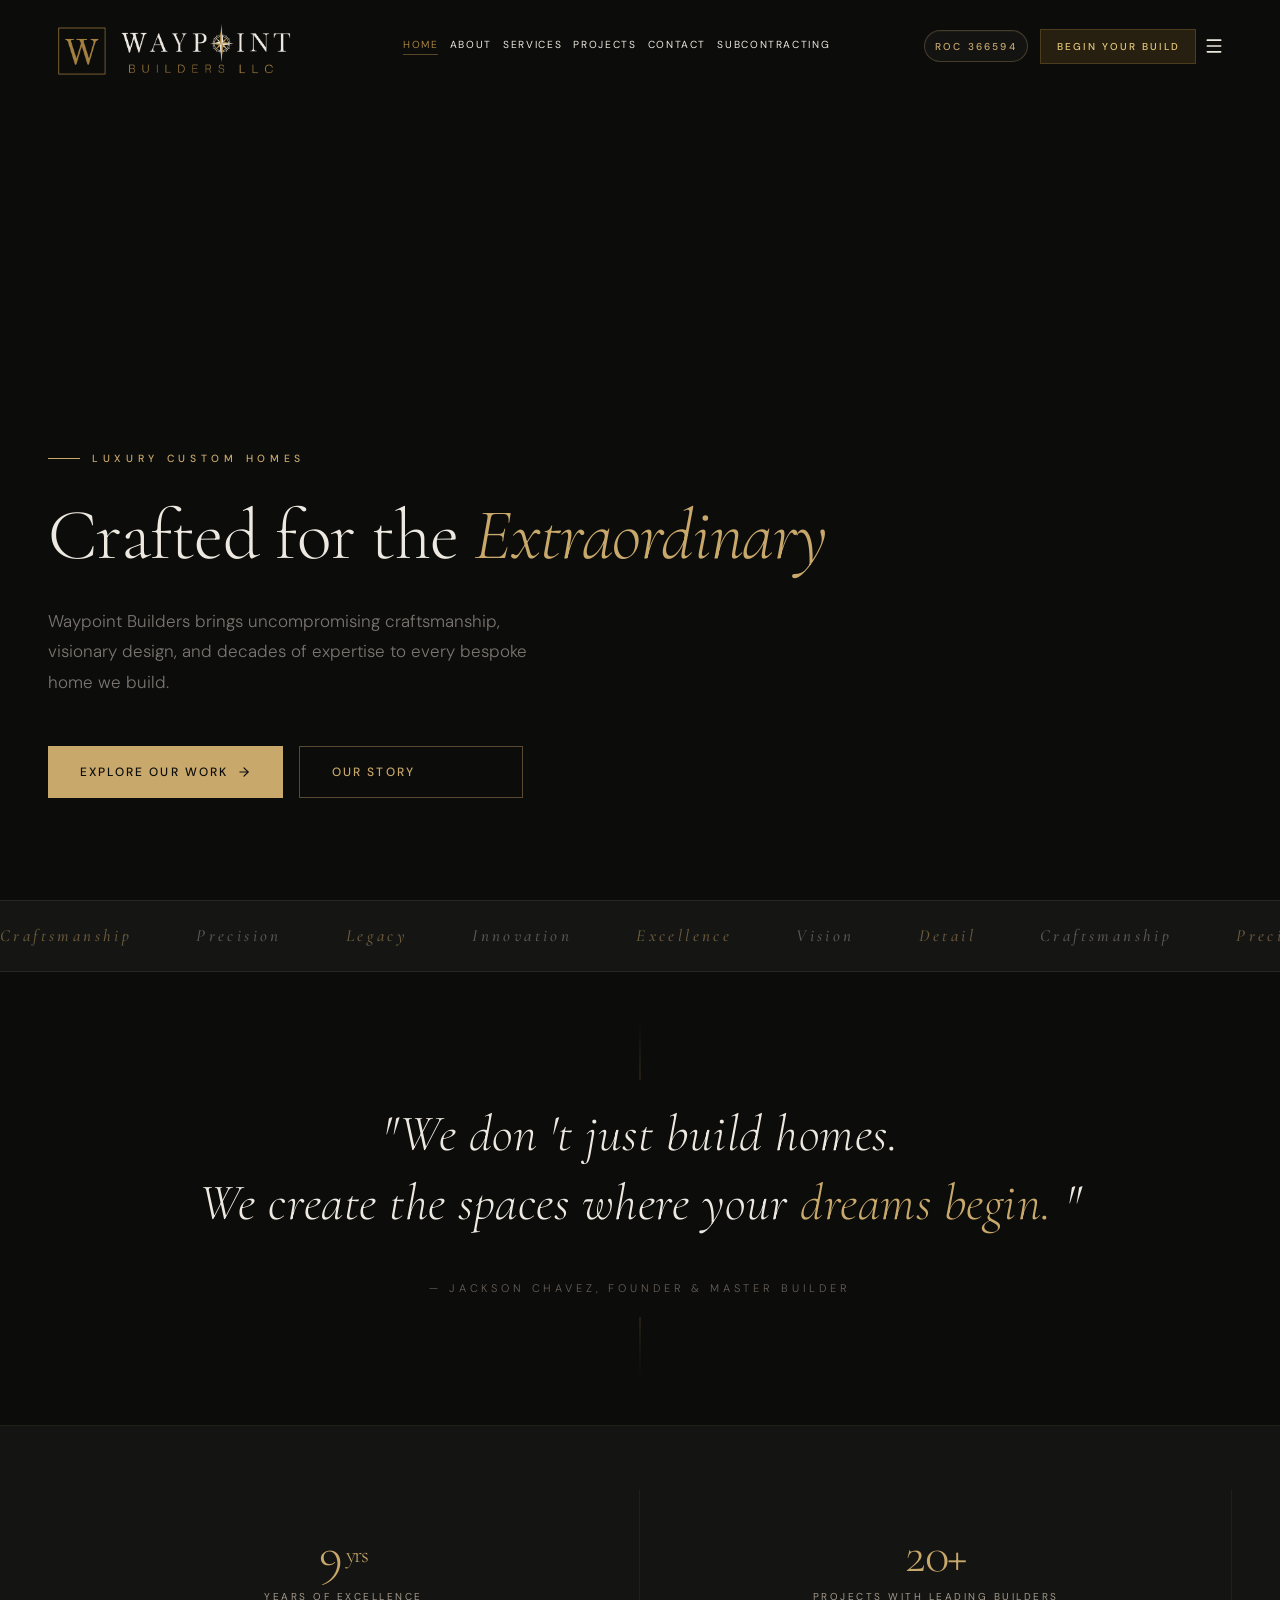
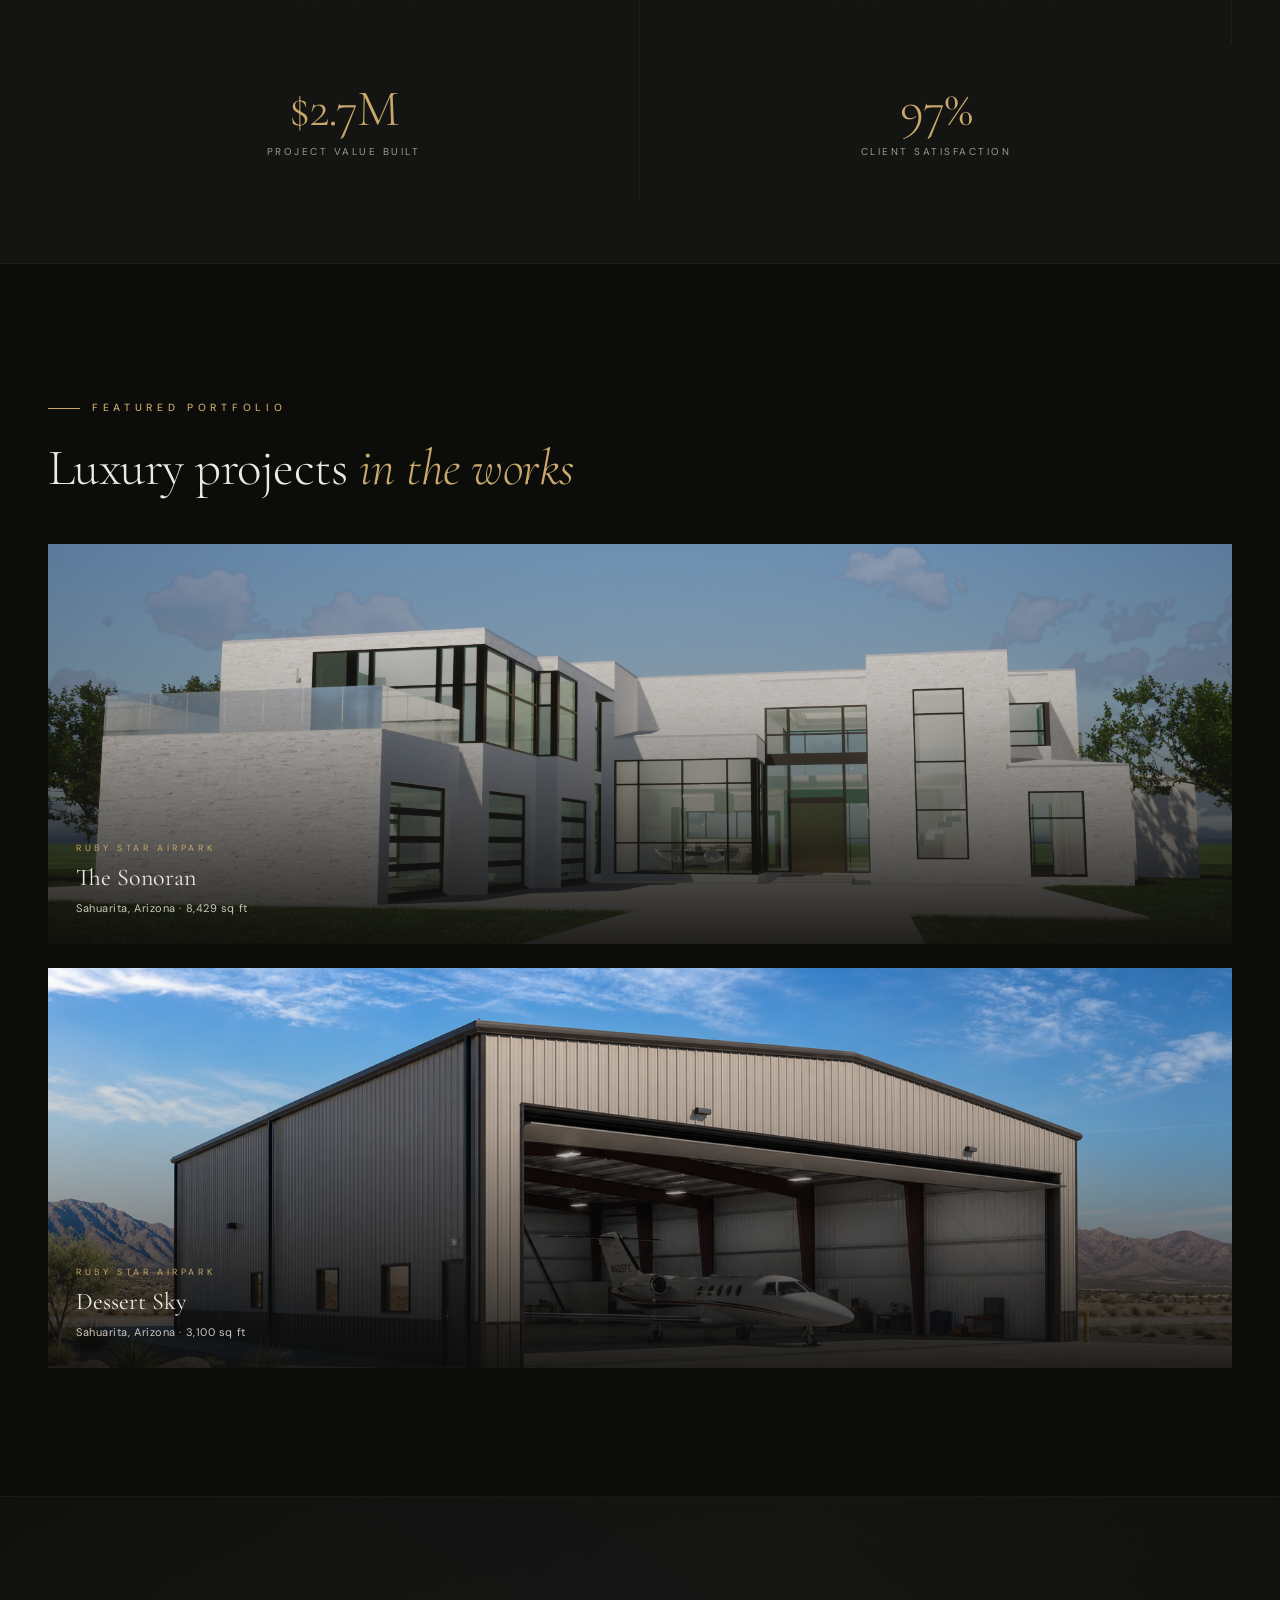
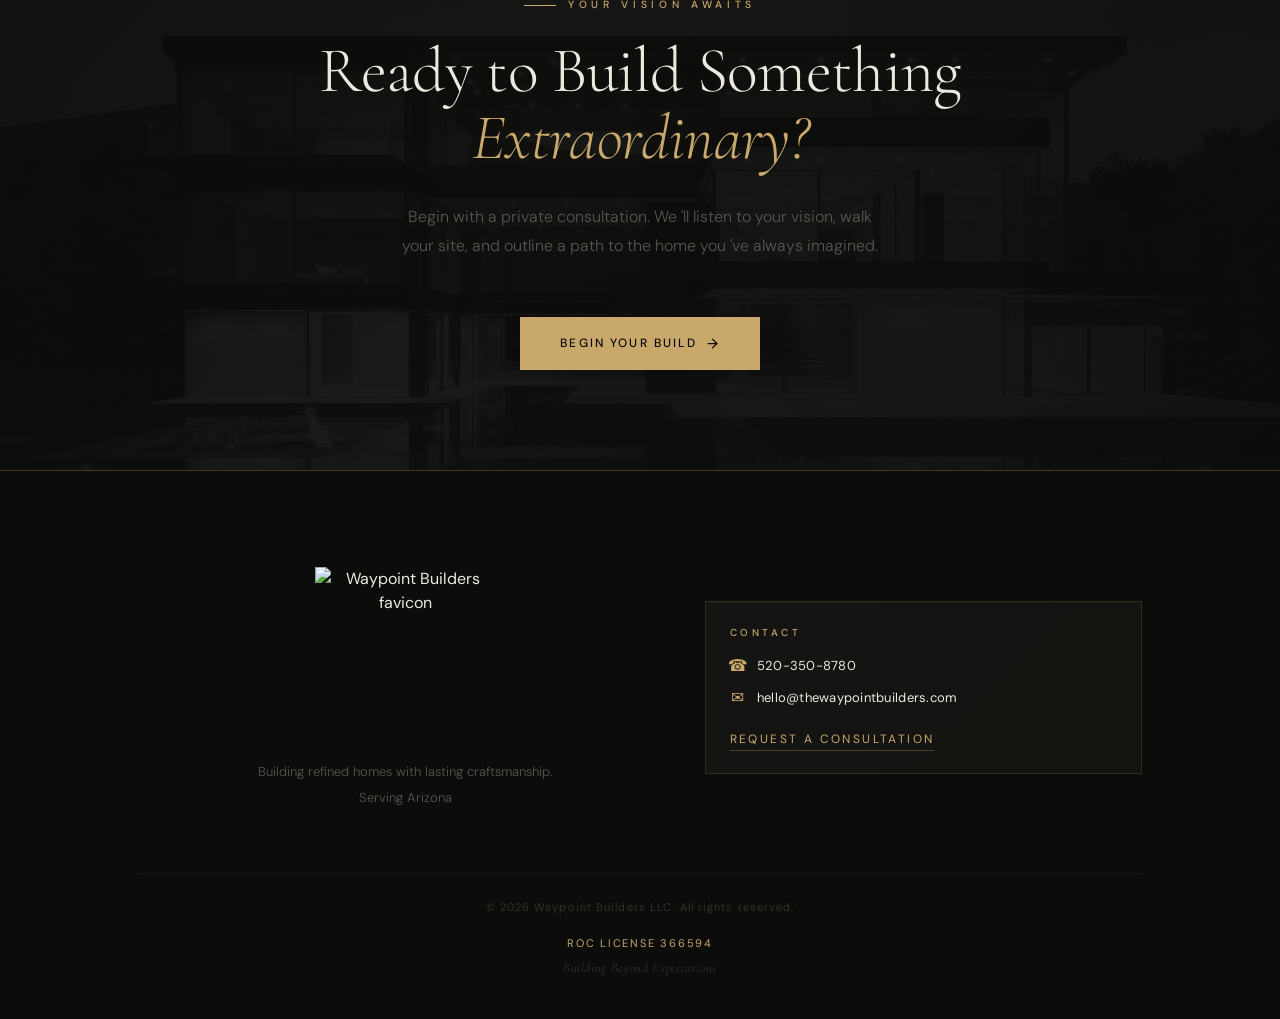
==== commit 4f2d8c86: "Add files via upload" ====
--- a/index.html
+++ b/index.html
@@ -10,8 +10,8 @@
         <link rel="stylesheet" href="styles.css" type="text/css" data-precedence="default"/>
         <title>Waypoint Builders LLC — Luxury Custom Home Building</title>
         <meta name="description" content="Waypoint Builders LLC crafts extraordinary luxury custom homes with uncompromising quality, precision craftsmanship, and a deeply personal approach to every build."/>
-        <link rel="icon" type="image/png" href="asset/favicon.png"/>
-        <link rel="shortcut icon" href="asset/favicon.png"/>
+        <link rel="icon" type="image/svg+xml" href="asset/favicon.svg"/>
+        <link rel="shortcut icon" href="asset/favicon.svg"/>
         <link rel="preconnect" href="https://fonts.googleapis.com"/>
         <link rel="preconnect" href="https://fonts.gstatic.com" crossorigin="anonymous"/>
     </head>
@@ -31,7 +31,7 @@
                 </nav>
                 <div style="display:flex;align-items:center;gap:0.75rem">
                     <span style="font-family:DM Sans, system-ui, sans-serif;font-size:10px;letter-spacing:0.22em;text-transform:uppercase;font-weight:500;color:#C8A86B;padding:0.5rem 0.75rem;border:1px solid rgba(200, 168, 107, 0.28);border-radius:999px;background:rgba(255,255,255,0.03);box-shadow:inset 0 1px 0 rgba(255,255,255,0.03)">ROC 366594</span>
-                    <a href="contact.html" style="font-family:DM Sans, system-ui, sans-serif;font-size:10px;letter-spacing:0.2em;text-transform:uppercase;font-weight:500;text-decoration:none;color:#E5C77A;background:rgba(138, 104, 43, 0.22);border:1px solid rgba(164, 130, 64, 0.3);padding:9px 18px;transition:border-color 0.3s ease, background 0.3s ease, color 0.3s ease" class="header-cta">Begin Your Build</a>
+                    <a href="contact.html" style="font-family:DM Sans, system-ui, sans-serif;font-size:10px;letter-spacing:0.2em;text-transform:uppercase;font-weight:500;text-decoration:none;color:#E5C77A;background:rgba(138, 104, 43, 0.22);border:1px solid rgba(164, 130, 64, 0.3);padding:9px 18px;transition:border-color 0.3s ease, background 0.3s ease, color 0.3s ease, box-shadow 0.3s ease, transform 0.3s ease" class="header-cta" onmouseenter="this.style.boxShadow='0 0 0 1px rgba(229, 199, 122, 0.25), 0 0 24px rgba(229, 199, 122, 0.35)'; this.style.transform='translateY(-1px)'; this.style.background='rgba(164, 130, 64, 0.34)'; this.style.color='#F7E7B3'" onmouseleave="this.style.boxShadow='none'; this.style.transform='translateY(0)'; this.style.background='rgba(138, 104, 43, 0.22)'; this.style.color='#E5C77A'">Begin Your Build</a>
                 </div>
                 <button class="header-menu-toggle" id="mobile-menu-toggle" style="background:none;border:none;color:#EDE9E0;cursor:pointer;padding:8px" aria-label="Toggle menu" aria-expanded="false" aria-controls="mobile-nav-panel">
                     <svg xmlns="http://www.w3.org/2000/svg" width="20" height="20" viewBox="0 0 24 24" fill="none" stroke="currentColor" stroke-width="2" stroke-linecap="round" stroke-linejoin="round" class="lucide lucide-menu" aria-hidden="true">
@@ -121,11 +121,11 @@
         </script>
         <!--$-->
         <main>
-            <section style="min-height:100dvh;position:relative;display:flex;align-items:flex-end;overflow:hidden;padding-top:clamp(5.5rem, 9vw, 8rem)">
+            <section class="hero-section" style="min-height:100dvh;position:relative;display:flex;align-items:flex-end;overflow:hidden;padding-top:clamp(5.5rem, 9vw, 8rem)">
                 <div style="position:absolute;inset:0;background-image:url('asset/index.png');background-size:cover;background-position:center 30%;z-index:0"></div>
                 <div style="position:absolute;inset:0;background:linear-gradient(105deg, rgba(12,12,11,0.97) 0%, rgba(12,12,11,0.82) 45%, rgba(12,12,11,0.3) 100%);z-index:1"></div>
                 <div style="position:absolute;bottom:0;left:0;right:0;height:30%;background:linear-gradient(to top, #0C0C0B, transparent);z-index:2"></div>
-                <div style="position:relative;z-index:3;max-width:1400px;margin:0 auto;padding:0 3rem 7rem;width:100%" class="px-6 lg:px-12 pb-20 lg:pb-28">
+                <div class="hero-inner px-6 lg:px-12 pb-20 lg:pb-28" style="position:relative;z-index:3;max-width:1400px;margin:0 auto;padding:0 3rem 7rem;width:100%">
                     <div class="opacity-0 animate-fade-up" style="max-width:780px">
                         <div class="section-label" style="margin-bottom:2rem">Luxury Custom Homes</div>
                         <h1 style="font-family:Cormorant Garamond, Georgia, serif;font-size:clamp(3rem, 7vw, 7rem);font-weight:300;line-height:1.05;color:#EDE9E0;margin:0 0 2rem;letter-spacing:-0.01em">
@@ -145,10 +145,7 @@
                             <a href="about.html" class="btn-outline">Our Story</a>
                         </div>
                     </div>
-                    <div class="opacity-0 animate-fade-in delay-700" style="position:absolute;bottom:2.5rem;right:3rem;display:flex;flex-direction:column;align-items:center;gap:0.5rem">
-                        <span style="font-family:DM Sans, system-ui, sans-serif;font-size:9px;letter-spacing:0.35em;text-transform:uppercase;color:#3A3830;writing-mode:vertical-rl;transform:rotate(180deg)">Scroll</span>
-                        <div style="width:1px;height:60px;background:linear-gradient(to bottom, #3A3830, transparent)"></div>
-                    </div>
+                
                 </div>
             </section>
             <div style="background:rgba(255, 255, 255, 0.035);border-top:1px solid rgba(255, 255, 255, 0.08);border-bottom:1px solid rgba(255, 255, 255, 0.08);padding:1.25rem 0;overflow:hidden">
@@ -210,7 +207,7 @@
                         <div style="font-family:DM Sans, system-ui, sans-serif;font-size:10px;letter-spacing:0.25em;text-transform:uppercase;color:#a4998b">Projects With Leading Builders</div>
                     </div>
                     <div style="padding:2.5rem 2rem;border-right:1px solid rgba(200, 168, 107, 0.08);text-align:center">
-                        <div style="font-family:Cormorant Garamond, Georgia, serif;font-size:clamp(2.5rem, 4vw, 4rem);font-weight:300;color:#C8A86B;line-height:1;margin-bottom:0.5rem;letter-spacing:-0.02em">$2.4M</div>
+                        <div style="font-family:Cormorant Garamond, Georgia, serif;font-size:clamp(2.5rem, 4vw, 4rem);font-weight:300;color:#C8A86B;line-height:1;margin-bottom:0.5rem;letter-spacing:-0.02em">$2.7M</div>
                         <div style="font-family:DM Sans, system-ui, sans-serif;font-size:10px;letter-spacing:0.25em;text-transform:uppercase;color:#a4998b">Project Value Built</div>
                     </div>
                     <div style="padding:2.5rem 2rem;border-right:none;text-align:center">
@@ -371,9 +368,11 @@
                 <div style="display:flex;flex-wrap:wrap;gap:0.75rem;align-items:center;justify-content:space-between">
                     <div style="display:flex;flex-wrap:wrap;gap:0.9rem;align-items:center">
                         <p style="font-family:DM Sans, system-ui, sans-serif;font-size:11px;letter-spacing:0.1em;color:#3A3830;margin:0">© 2026 Waypoint Builders LLC. All rights reserved.</p>
-                        <span style="font-family:DM Sans, system-ui, sans-serif;font-size:11px;letter-spacing:0.16em;text-transform:uppercase;color:#C8A86B">ROC License 366594</span>
-                    </div>
-                    <p style="font-family:Cormorant Garamond, Georgia, serif;font-size:13px;font-style:italic;color:#3A3830;letter-spacing:0.05em;margin:0">Building Beyond Expectations</p>
+                    </div>
+                    <div style="display:flex;flex-direction:column;align-items:center;justify-content:center;gap:0.35rem;width:100%;margin-top:0.4rem">
+                        <span style="font-family:DM Sans, system-ui, sans-serif;font-size:11px;letter-spacing:0.16em;text-transform:uppercase;color:#C8A86B;text-align:center;display:block">ROC License 366594</span>
+                        <p style="font-family:Cormorant Garamond, Georgia, serif;font-size:13px;font-style:italic;color:#3A3830;letter-spacing:0.05em;margin:0;text-align:center">Building Beyond Expectations</p>
+                    </div>
                 </div>
             </div>
         </footer>
--- a/styles.css
+++ b/styles.css
@@ -596,6 +596,55 @@
     overflow-x: hidden;
 }
 
+main {
+    width: 100%;
+    overflow-x: hidden;
+}
+
+img,
+svg,
+video,
+canvas {
+    max-width: 100%;
+    height: auto;
+}
+
+.hero-section {
+    min-height: 100svh;
+    width: 100%;
+    overflow: hidden;
+}
+
+.hero-section .hero-inner {
+    width: min(100%, 1400px) !important;
+    padding: 0 clamp(1.25rem, 4vw, 3rem) clamp(3rem, 8vw, 7rem) !important;
+}
+
+.hero-section .hero-inner > div {
+    max-width: min(100%, 780px);
+}
+
+.hero-section .hero-inner h1 {
+    font-size: clamp(2.25rem, 7vw, 4.5rem) !important;
+    max-width: 100% !important;
+}
+
+.hero-section .hero-inner p {
+    font-size: clamp(0.95rem, 1.5vw, 1.0625rem) !important;
+    max-width: min(100%, 480px) !important;
+}
+
+.hero-section .hero-inner .btn-gold,
+.hero-section .hero-inner .btn-outline {
+    min-width: min(100%, 14rem);
+}
+
+.project-card-link {
+    display: block;
+    width: 100%;
+    min-width: 0;
+}
+
 p {
     font-family: var(--font-family-sans);
     font-weight: 300;
@@ -614,6 +663,17 @@
 
 .header-menu-toggle {
     display: flex;
+}
+
+.header-menu-toggle:hover,
+.header-menu-toggle:focus,
+.header-menu-toggle:focus-visible,
+.header-menu-toggle:active {
+    box-shadow: none !important;
+    background: transparent !important;
+    transform: none !important;
+    outline: none !important;
+    filter: none !important;
 }
 
 .header-cta {
@@ -715,7 +775,7 @@
     }
 
     .header-menu-toggle {
-        display: none;
+        display: flex !important;
     }
 
     .header-cta {
@@ -1015,9 +1075,9 @@
 .project-card {
     display: block;
     width: 100% !important;
-    height: 400px !important;
-    min-height: 400px !important;
-    aspect-ratio: auto !important;
+    height: clamp(240px, 42vw, 400px) !important;
+    min-height: clamp(240px, 42vw, 400px) !important;
+    aspect-ratio: 4 / 3;
     text-decoration: none;
     color: inherit;
 }
@@ -1116,15 +1176,62 @@
 }
 
 @media (max-width: 768px) {
+    .hero-section {
+        min-height: 100svh;
+        padding-top: clamp(4.25rem, 12vw, 6rem);
+    }
+
+    .hero-section .hero-inner {
+        padding-bottom: 3rem;
+    }
+
+    .hero-section .hero-inner h1 {
+        margin-bottom: 1.25rem;
+    }
+
+    .hero-section .hero-inner p {
+        margin-bottom: 2rem;
+    }
+
+    .hero-section .hero-inner .btn-gold,
+    .hero-section .hero-inner .btn-outline {
+        width: 100%;
+        justify-content: center;
+    }
+
     .project-card {
-        min-height: clamp(200px, 56vw, 320px) !important;
+        min-height: clamp(220px, 60vw, 320px) !important;
+        height: clamp(220px, 60vw, 320px) !important;
         aspect-ratio: 4 / 3 !important;
     }
 
     .project-card[style*="min-height:240px"] {
-        min-height: clamp(160px, 42vw, 220px) !important;
+        min-height: clamp(180px, 48vw, 240px) !important;
         aspect-ratio: 4 / 3 !important;
     }
+}
+
+button,
+.btn-gold,
+.btn-outline,
+.header-cta,
+.ownership-button,
+.project-card-toggle {
+    transition: background-color .3s ease, border-color .3s ease, color .3s ease, box-shadow .3s ease, transform .2s ease, filter .3s ease;
+}
+
+.btn-gold:hover,
+.btn-gold:focus-visible,
+.btn-outline:hover,
+.btn-outline:focus-visible,
+.header-cta:hover,
+.header-cta:focus-visible,
+.ownership-button:hover,
+.ownership-button:focus-visible,
+.project-card-toggle:hover,
+.project-card-toggle:focus-visible {
+    box-shadow: 0 0 0 1px rgba(229, 199, 122, 0.18), 0 0 22px rgba(229, 199, 122, 0.24);
+    transform: translateY(-1px);
 }
 
 .btn-gold {
@@ -1139,12 +1246,13 @@
     font-size: .75rem;
     font-weight: 500;
     text-decoration: none;
-    transition: background .3s,transform .2s;
     display: inline-flex
 }
 
-.btn-gold:hover {
+.btn-gold:hover,
+.btn-gold:focus-visible {
     background: #e0c48a;
+    box-shadow: 0 0 0 1px rgba(229, 199, 122, 0.18), 0 0 22px rgba(229, 199, 122, 0.24);
     transform: translateY(-1px)
 }
 
@@ -1160,13 +1268,15 @@
     font-size: .75rem;
     font-weight: 500;
     text-decoration: none;
-    transition: border-color .3s,background .3s;
     display: inline-flex
 }
 
-.btn-outline:hover {
+.btn-outline:hover,
+.btn-outline:focus-visible {
     background: #c8a86b0f;
-    border-color: #c8a86b
+    border-color: #c8a86b;
+    box-shadow: 0 0 0 1px rgba(229, 199, 122, 0.18), 0 0 22px rgba(229, 199, 122, 0.24);
+    transform: translateY(-1px)
 }
 
 .section-label {
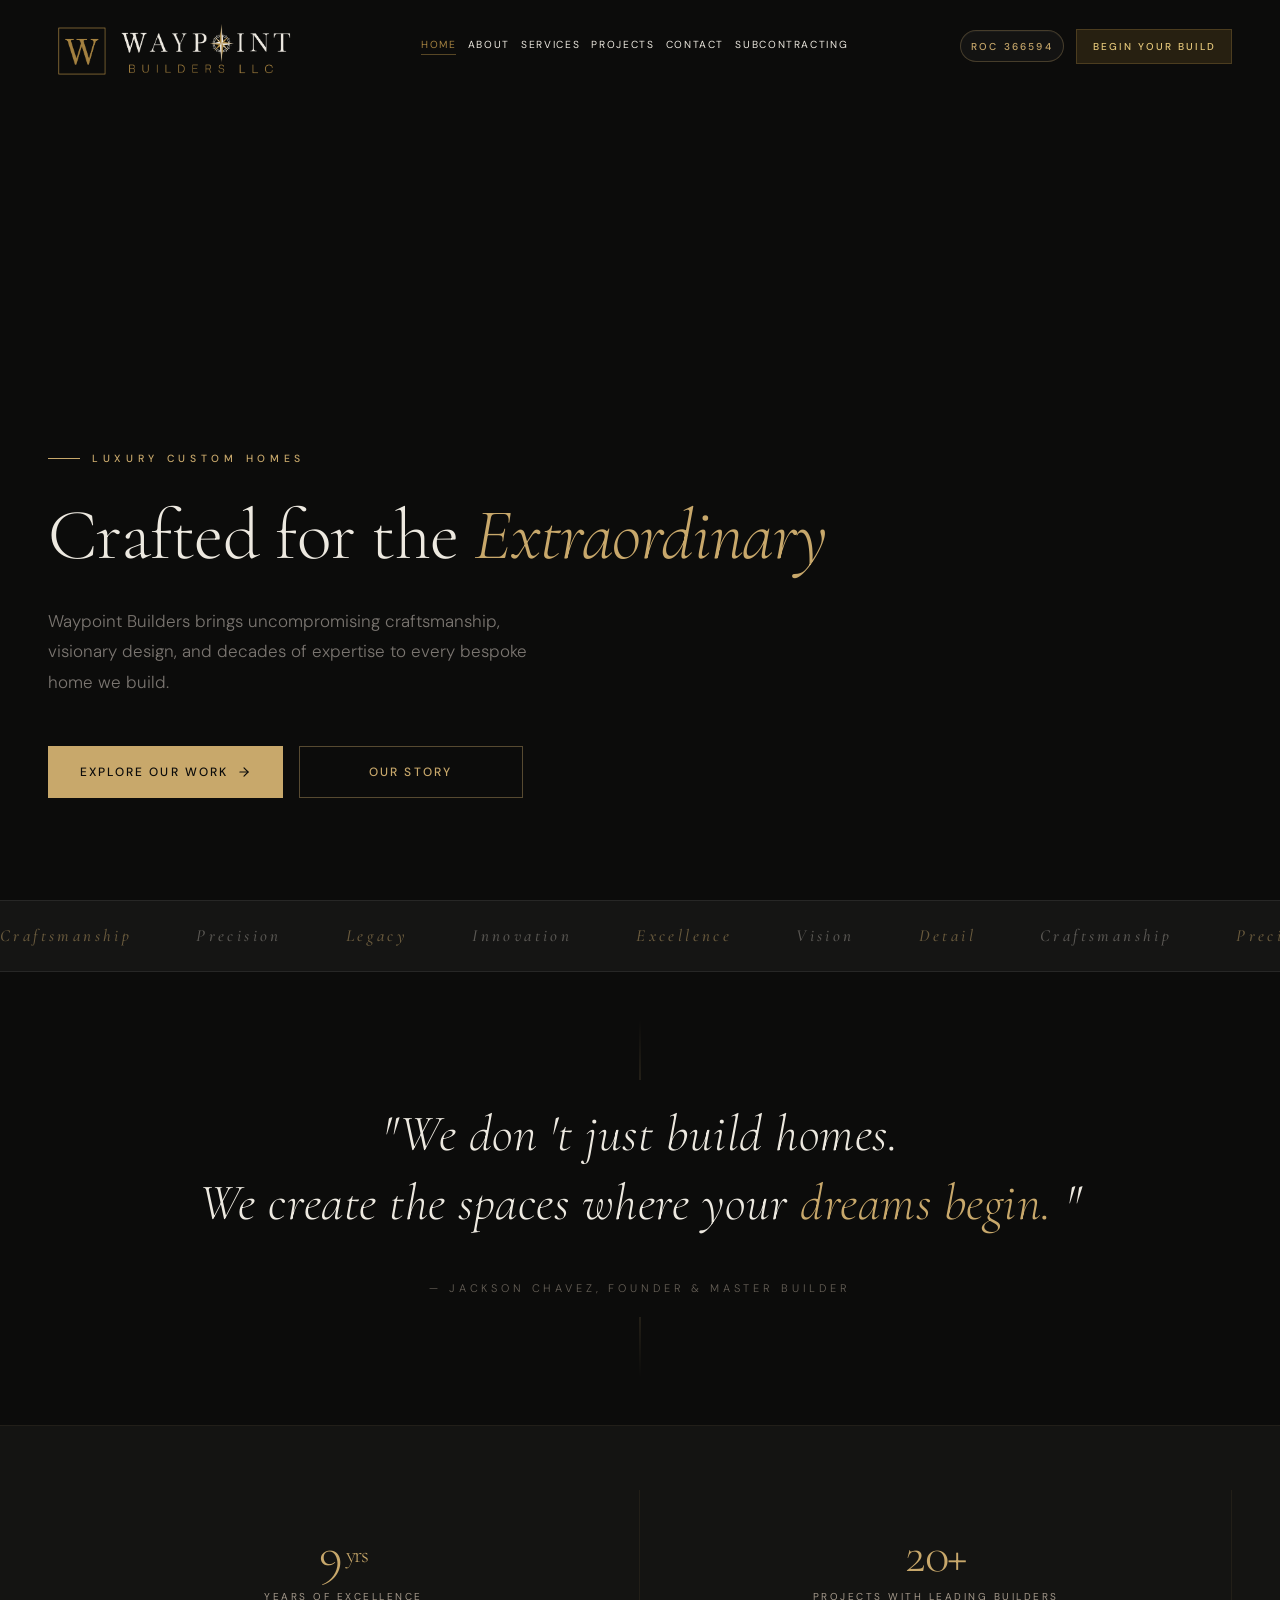
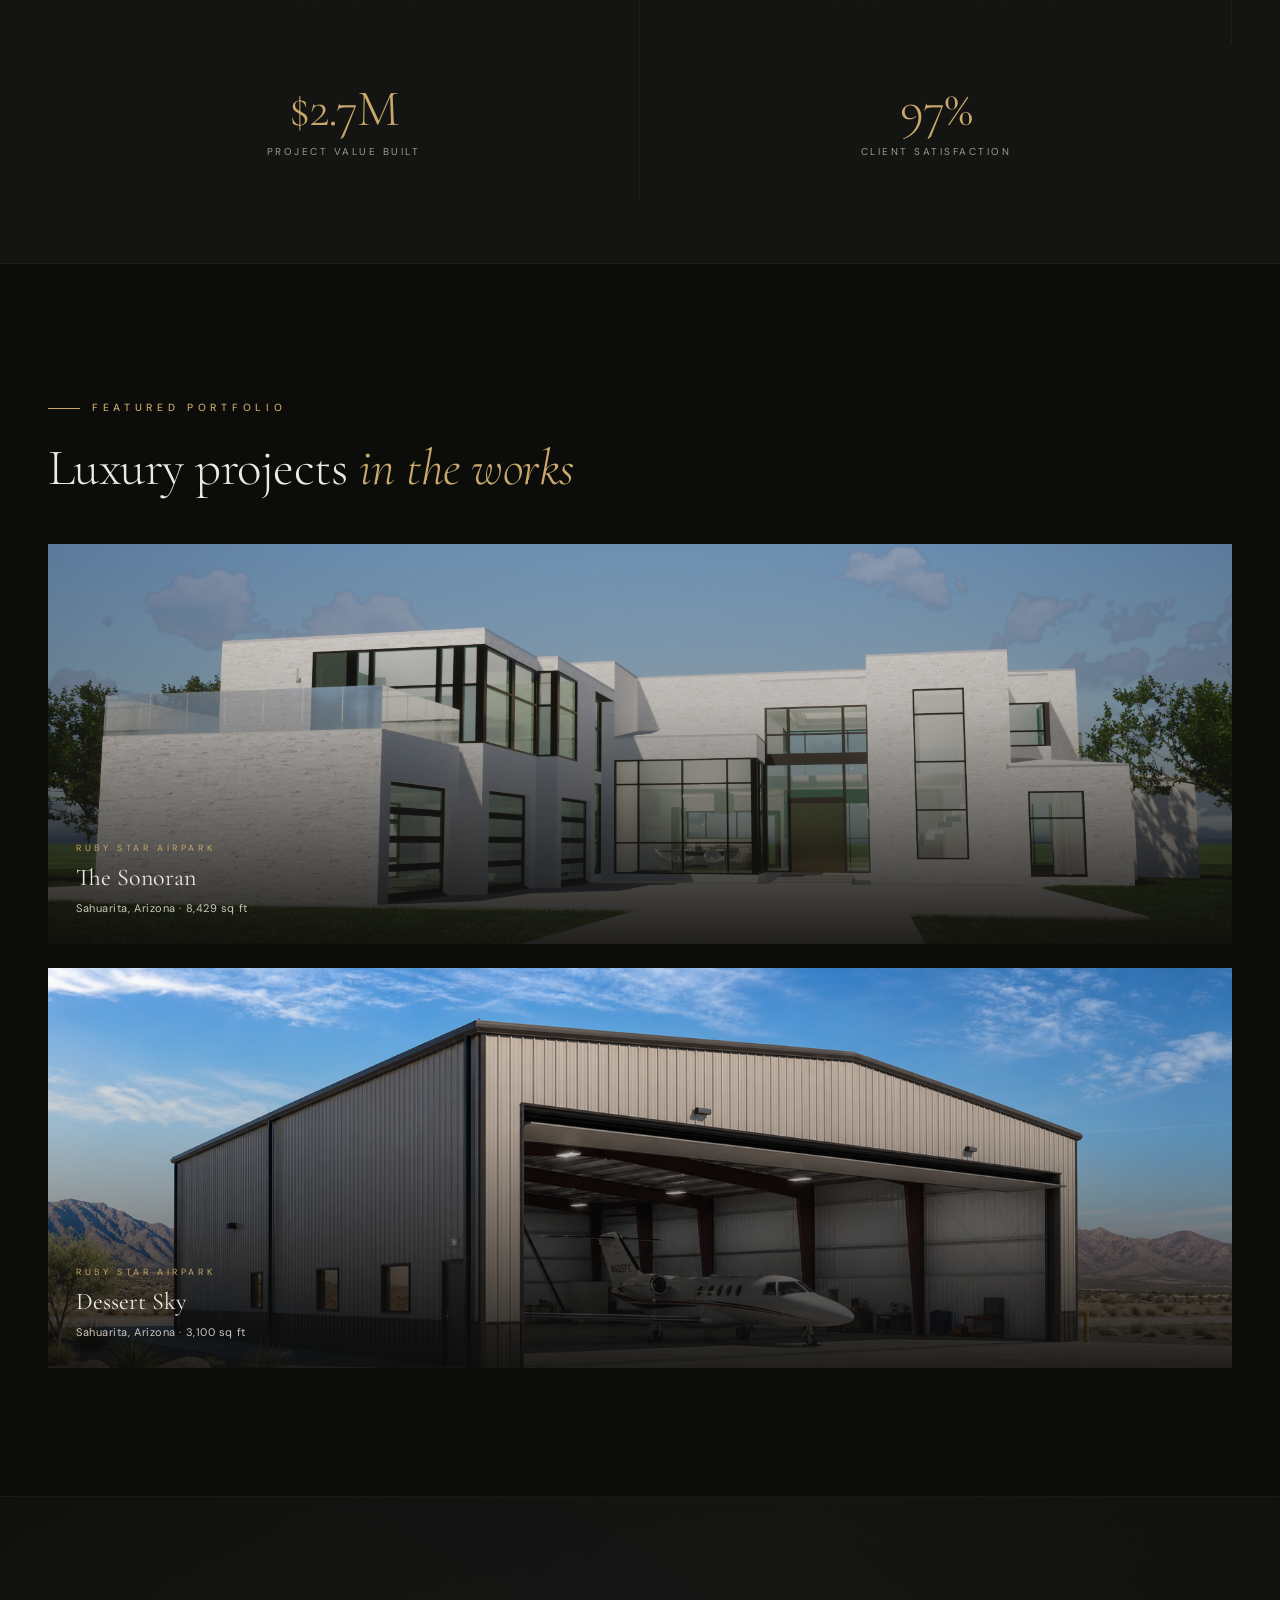
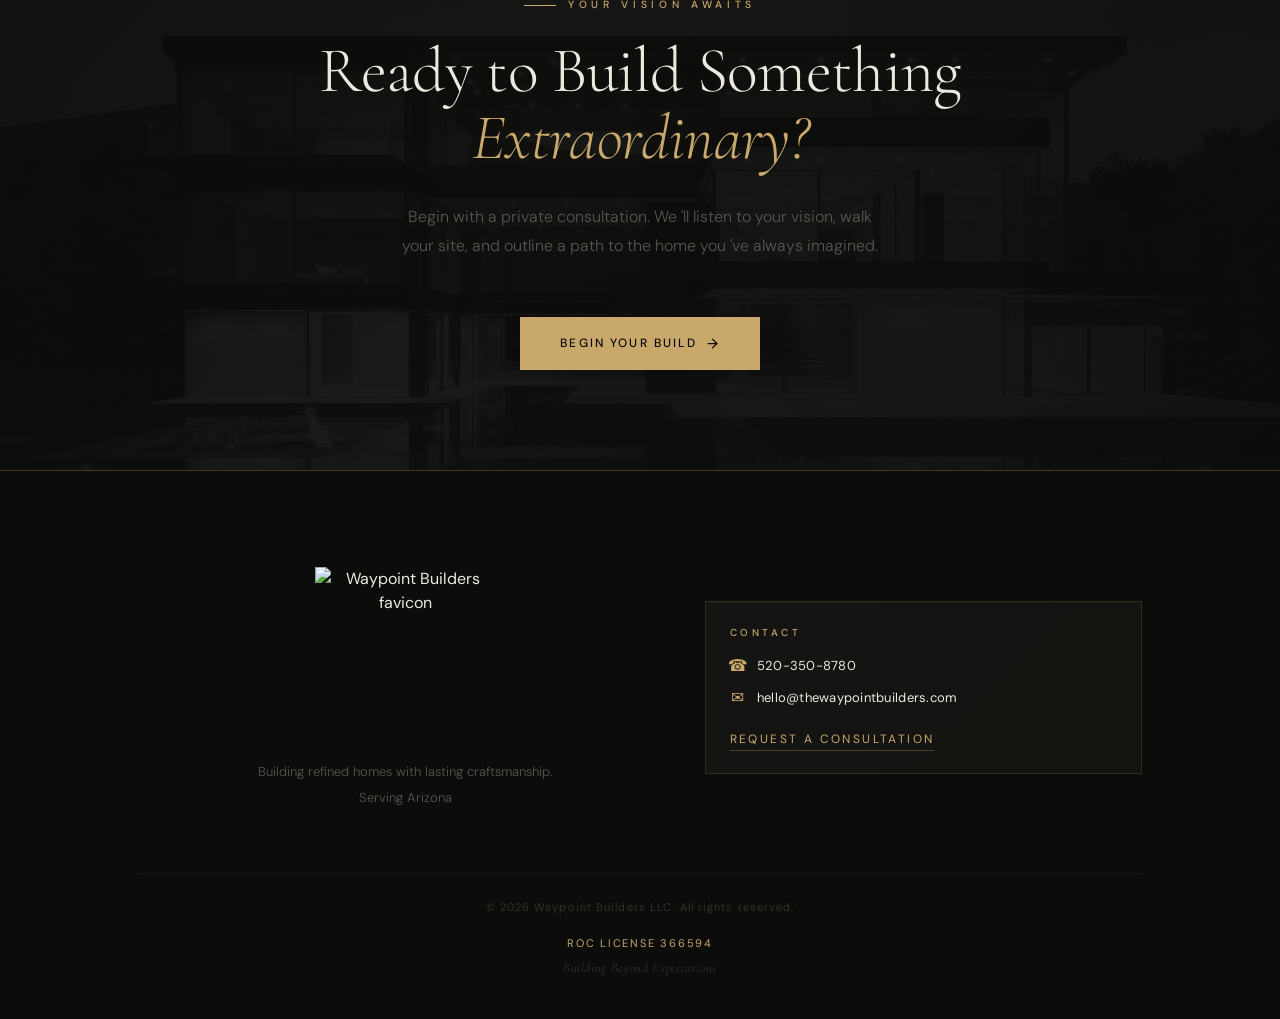
==== commit 3c308d5c: "Add files via upload" ====
--- a/index.html
+++ b/index.html
@@ -10,8 +10,8 @@
         <link rel="stylesheet" href="styles.css" type="text/css" data-precedence="default"/>
         <title>Waypoint Builders LLC — Luxury Custom Home Building</title>
         <meta name="description" content="Waypoint Builders LLC crafts extraordinary luxury custom homes with uncompromising quality, precision craftsmanship, and a deeply personal approach to every build."/>
-        <link rel="icon" type="image/svg+xml" href="asset/favicon.svg"/>
-        <link rel="shortcut icon" href="asset/favicon.svg"/>
+        <link rel="icon" type="image/x-icon" href="asset/favicon.ico"/>
+        <link rel="shortcut icon" href="asset/favicon.ico"/>
         <link rel="preconnect" href="https://fonts.googleapis.com"/>
         <link rel="preconnect" href="https://fonts.gstatic.com" crossorigin="anonymous"/>
     </head>
--- a/styles.css
+++ b/styles.css
@@ -662,7 +662,7 @@
 }
 
 .header-menu-toggle {
-    display: flex;
+    display: none;
 }
 
 .header-menu-toggle:hover,
@@ -764,6 +764,23 @@
     text-align: center !important;
 }
 
+button,
+button[type="button"],
+button[type="submit"],
+button[type="reset"],
+input[type="button"],
+input[type="submit"],
+input[type="reset"],
+.btn-gold,
+.btn-outline,
+.ownership-button,
+.project-card-toggle {
+    display: inline-flex !important;
+    align-items: center !important;
+    justify-content: center !important;
+    text-align: center !important;
+}
+
 @media (min-width: 1024px) {
     .header-nav {
         display: flex !important;
@@ -775,7 +792,7 @@
     }
 
     .header-menu-toggle {
-        display: flex !important;
+        display: none !important;
     }
 
     .header-cta {
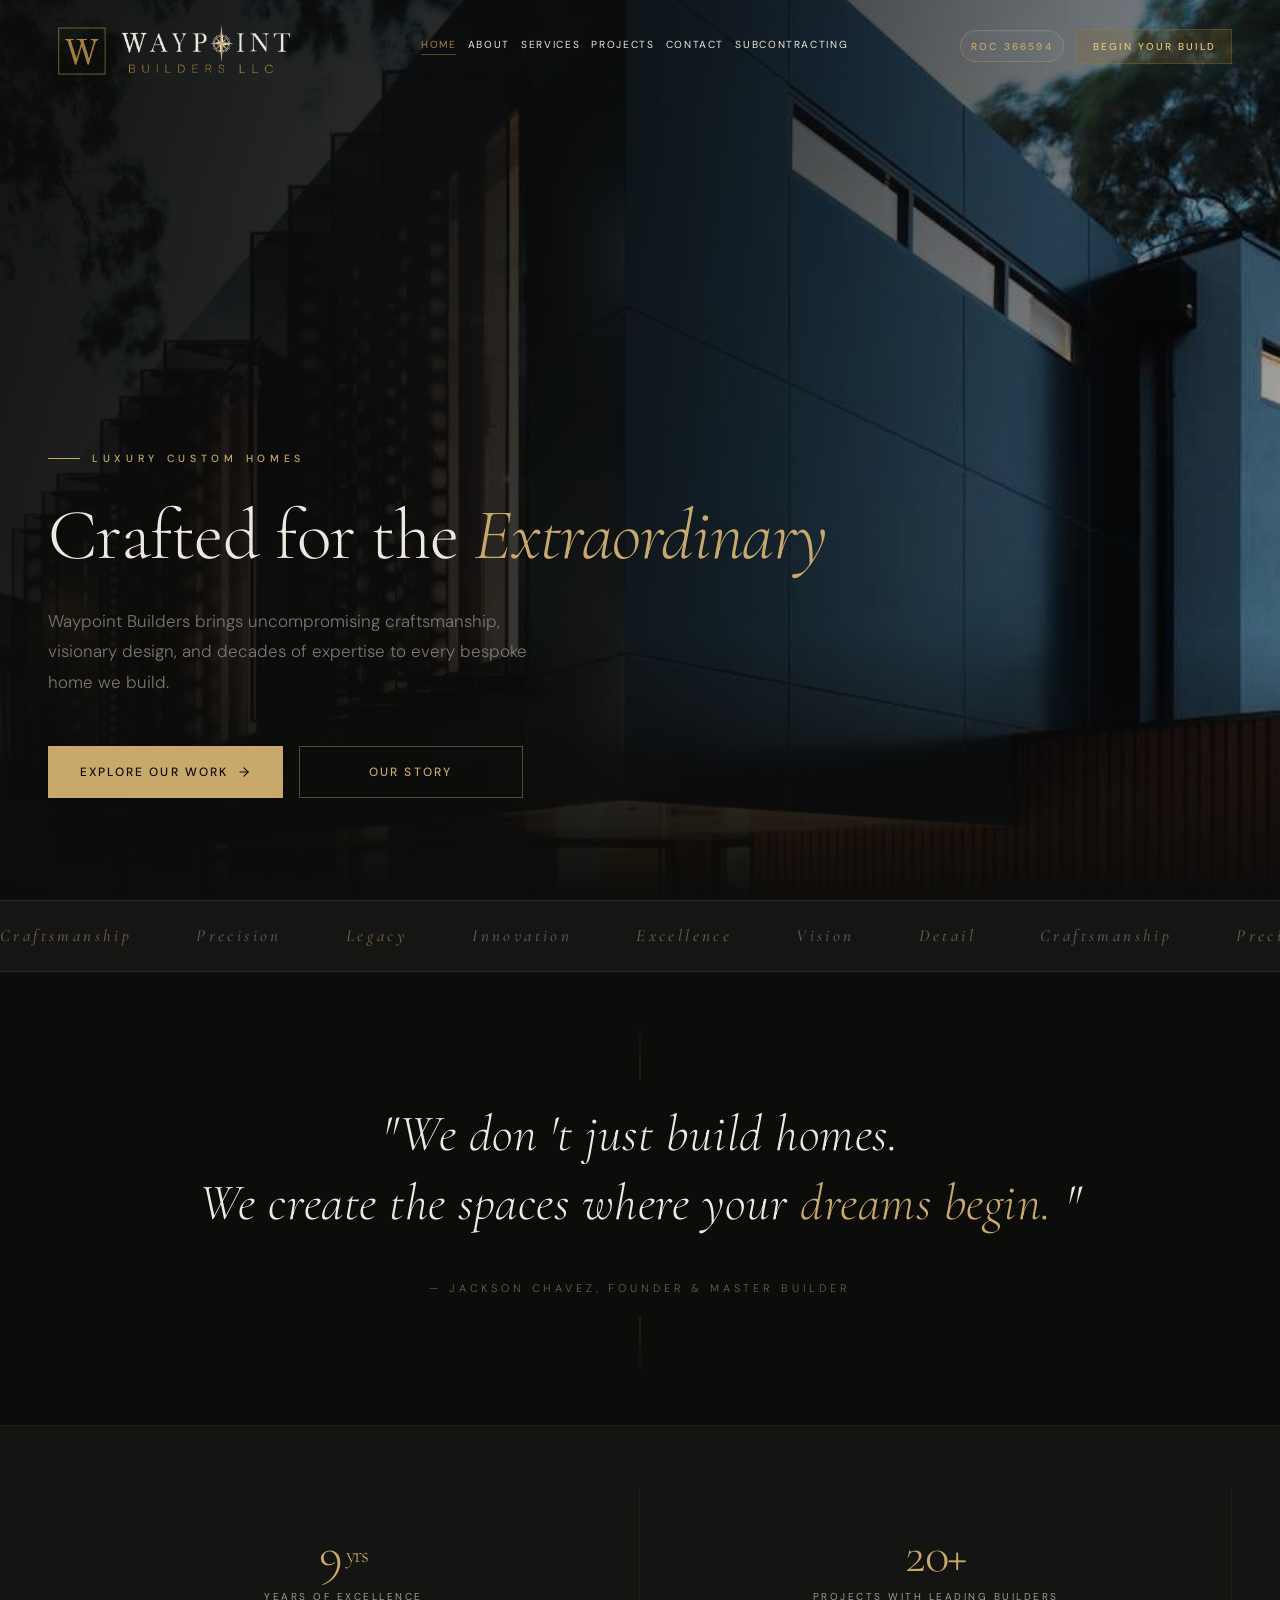
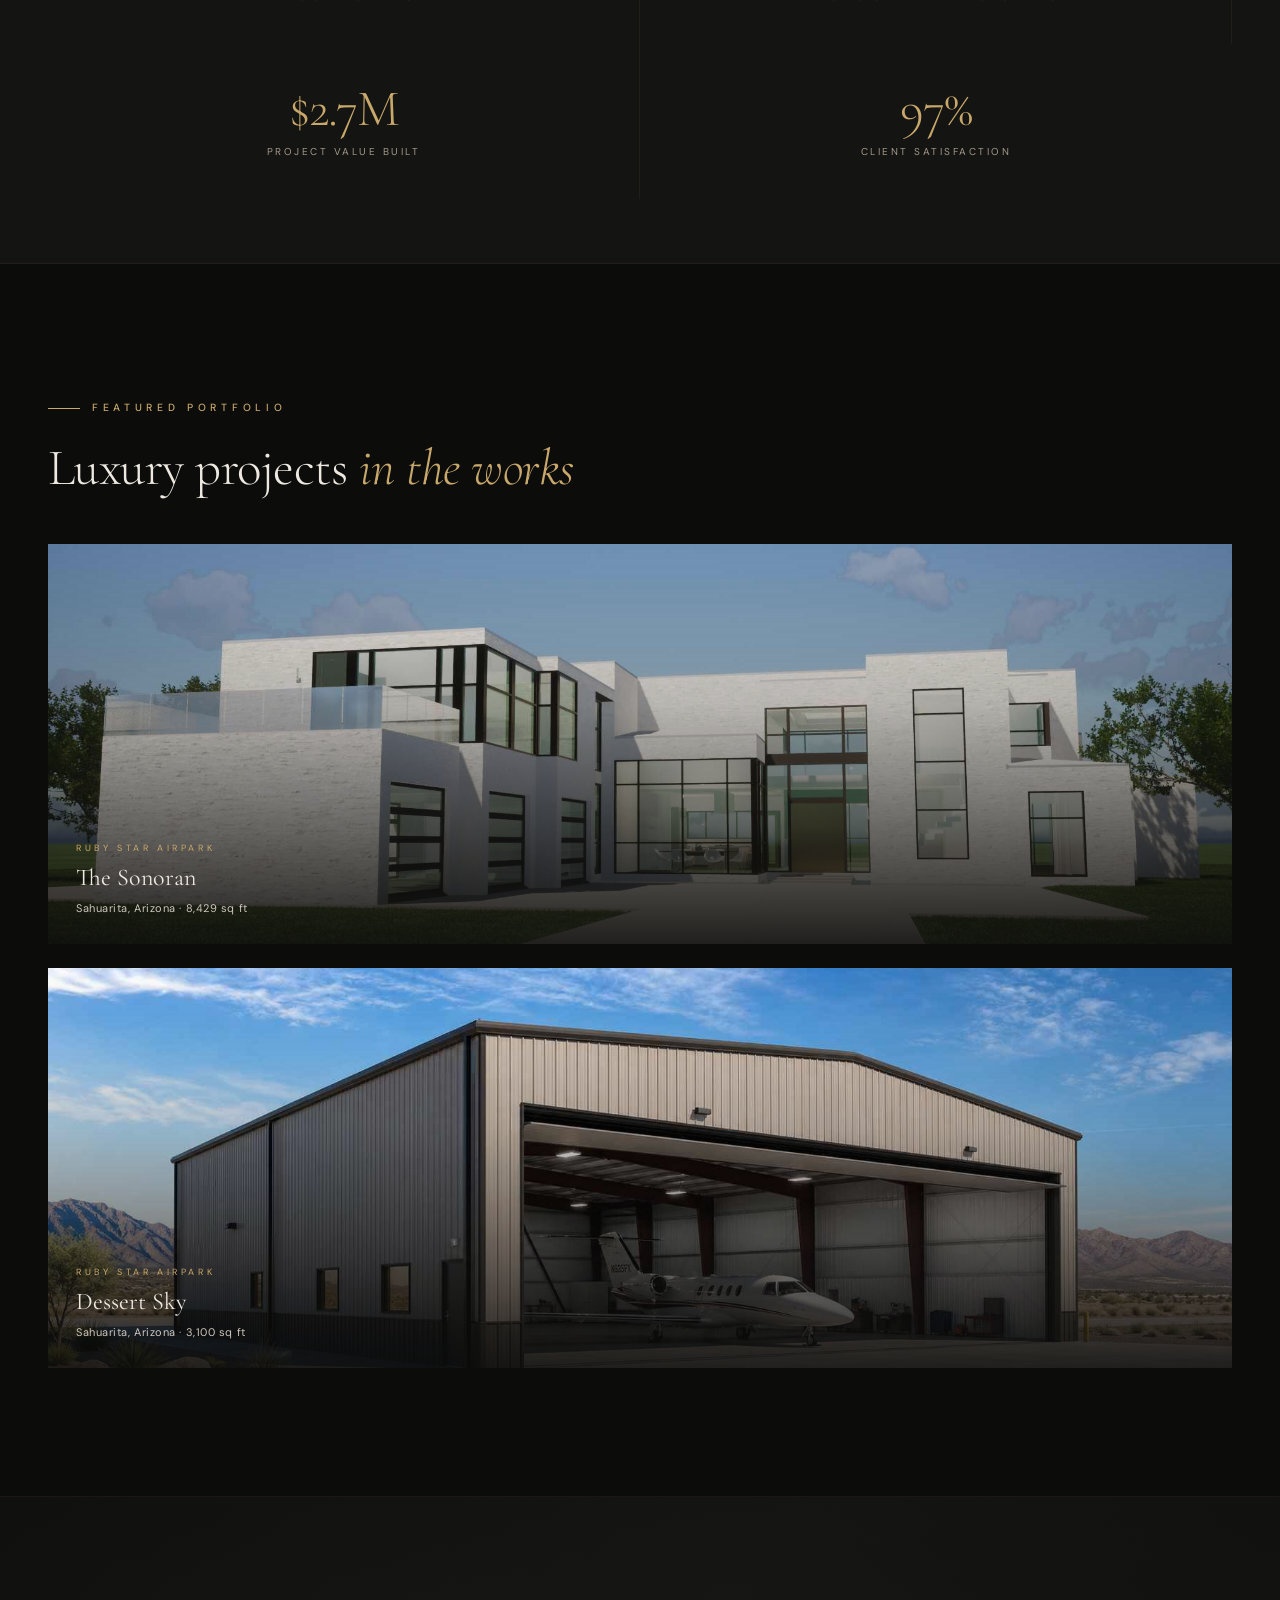
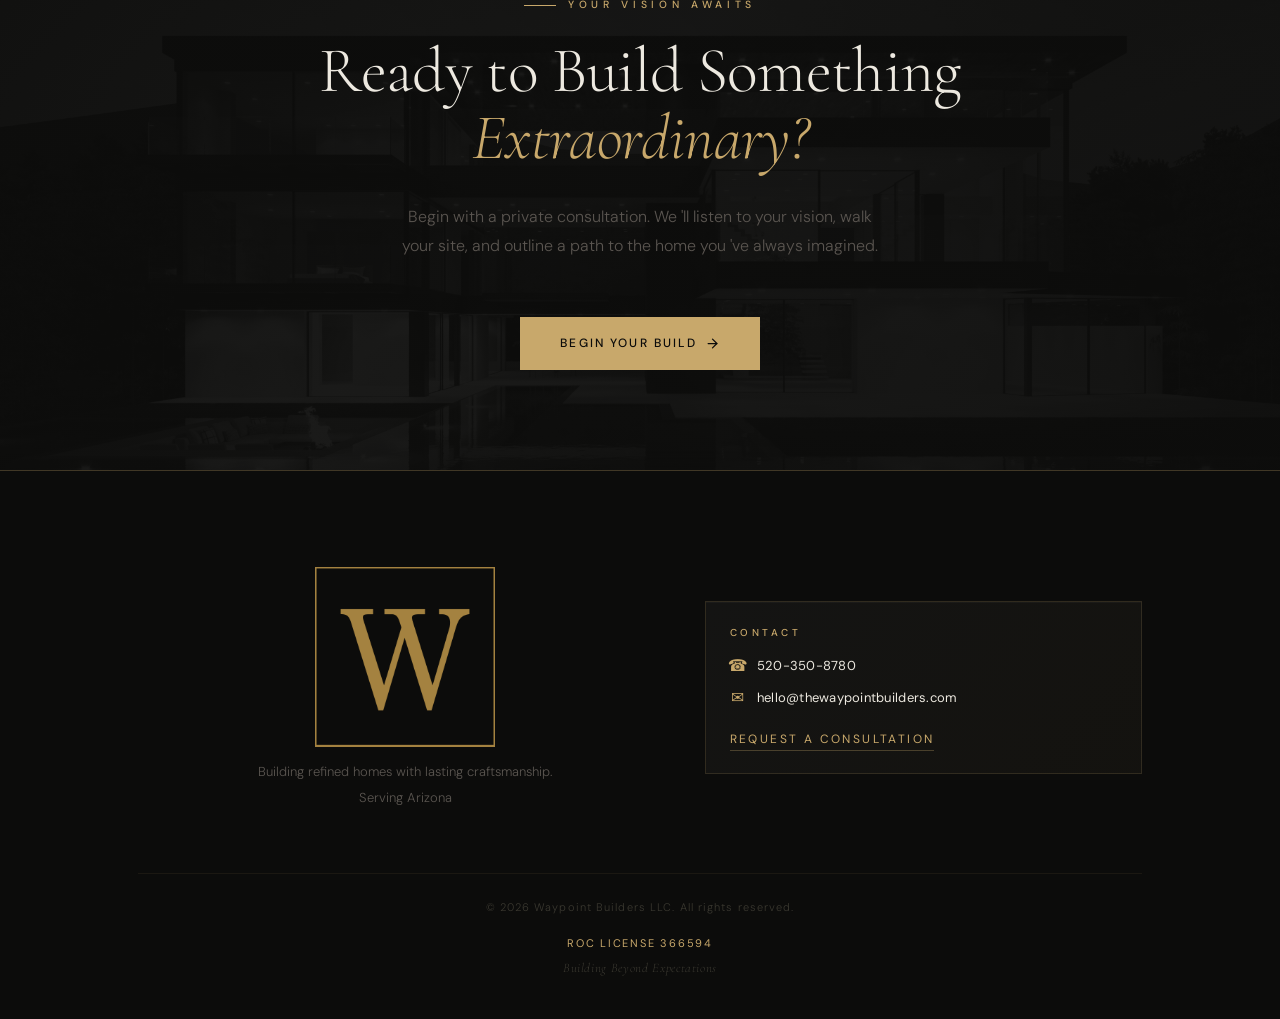
==== commit dd7a77b7: "Update index.html" ====
--- a/index.html
+++ b/index.html
@@ -1,20 +1,66 @@
 <!DOCTYPE html>
 <html lang="en">
     <head>
-        <meta charSet="utf-8"/>
-        <meta name="viewport" content="width=device-width, initial-scale=1"/>
-        <link rel="preload" as="image" href="https://images.unsplash.com/photo-1613490493576-7fde63acd811?w=900&amp;q=80&amp;fit=crop"/>
-        <link rel="preload" as="image" href="https://images.unsplash.com/photo-1600596542815-ffad4c1539a9?w=900&amp;q=80&amp;fit=crop"/>
-        <link rel="preload" as="image" href="https://images.unsplash.com/photo-1600210492486-724fe5c67fb0?w=900&amp;q=80&amp;fit=crop"/>
-        <link rel="stylesheet" href="https://fonts.googleapis.com/css2?family=Cormorant+Garamond:ital,wght@0,300;0,400;0,500;0,600;1,300;1,400;1,500&amp;family=DM+Sans:wght@300;400;500&amp;display=swap" data-precedence="default"/>
-        <link rel="stylesheet" href="styles.css" type="text/css" data-precedence="default"/>
-        <title>Waypoint Builders LLC — Luxury Custom Home Building</title>
-        <meta name="description" content="Waypoint Builders LLC crafts extraordinary luxury custom homes with uncompromising quality, precision craftsmanship, and a deeply personal approach to every build."/>
-        <link rel="icon" type="image/x-icon" href="asset/favicon.ico"/>
-        <link rel="shortcut icon" href="asset/favicon.ico"/>
-        <link rel="preconnect" href="https://fonts.googleapis.com"/>
-        <link rel="preconnect" href="https://fonts.gstatic.com" crossorigin="anonymous"/>
-    </head>
+    <meta charset="utf-8" />
+    <meta name="viewport" content="width=device-width, initial-scale=1" />
+
+    <title>Custom Home Builder in Arizona | Waypoint Builders LLC</title>
+    <meta
+        name="description"
+        content="Waypoint Builders LLC is an Arizona custom home builder delivering luxury homes with precision craftsmanship, thoughtful design, and personal service."
+    />
+    <meta name="robots" content="index, follow" />
+    <link rel="canonical" href="https://thewaypointbuilders.com/" />
+
+    <meta property="og:title" content="Custom Home Builder in Arizona | Waypoint Builders LLC" />
+    <meta
+        property="og:description"
+        content="Waypoint Builders LLC is an Arizona custom home builder delivering luxury homes with precision craftsmanship, thoughtful design, and personal service."
+    />
+    <meta property="og:type" content="website" />
+    <meta property="og:url" content="https://thewaypointbuilders.com/" />
+    <meta property="og:image" content="https://thewaypointbuilders.com/asset/og-image.jpg" />
+    <meta property="og:site_name" content="Waypoint Builders LLC" />
+
+    <meta name="twitter:card" content="summary_large_image" />
+    <meta name="twitter:title" content="Custom Home Builder in Arizona | Waypoint Builders LLC" />
+    <meta
+        name="twitter:description"
+        content="Waypoint Builders LLC is an Arizona custom home builder delivering luxury homes with precision craftsmanship, thoughtful design, and personal service."
+    />
+    <meta name="twitter:image" content="https://thewaypointbuilders.com/asset/og-image.jpg" />
+
+    <link rel="preconnect" href="https://fonts.googleapis.com" />
+    <link rel="preconnect" href="https://fonts.gstatic.com" crossorigin="anonymous" />
+    <link
+        rel="stylesheet"
+        href="https://fonts.googleapis.com/css2?family=Cormorant+Garamond:ital,wght@0,300;0,400;0,500;0,600;1,300;1,400;1,500&family=DM+Sans:wght@300;400;500&display=swap"
+    />
+    <link rel="stylesheet" href="styles.css" type="text/css" />
+
+    <link rel="icon" type="image/x-icon" href="asset/favicon.ico" />
+    <link rel="shortcut icon" href="asset/favicon.ico" />
+
+    <link rel="preload" as="image" href="https://images.unsplash.com/photo-1613490493576-7fde63acd811?w=900&q=80&fit=crop" />
+    <link rel="preload" as="image" href="https://images.unsplash.com/photo-1600596542815-ffad4c1539a9?w=900&q=80&fit=crop" />
+    <link rel="preload" as="image" href="https://images.unsplash.com/photo-1600210492486-724fe5c67fb0?w=900&q=80&fit=crop" />
+
+    <script type="application/ld+json">
+    {
+      "@context": "https://schema.org",
+      "@type": "HomeAndConstructionBusiness",
+      "name": "Waypoint Builders LLC",
+      "url": "https://thewaypointbuilders.com/",
+      "logo": "https://thewaypointbuilders.com/asset/logo.png",
+      "image": "https://thewaypointbuilders.com/asset/og-image.jpg",
+      "description": "Waypoint Builders LLC is an Arizona custom home builder delivering luxury homes with precision craftsmanship, thoughtful design, and personal service.",
+      "areaServed": {
+        "@type": "State",
+        "name": "Arizona"
+      }
+    }
+    </script>
+</head>
     <body>
         <header id="site-header" style="position:fixed;top:0;left:0;right:0;z-index:100;transition:background 0.5s ease, border-color 0.5s ease, backdrop-filter 0.5s ease, box-shadow 0.5s ease;background:transparent;backdrop-filter:none;border-bottom:1px solid transparent;box-shadow:none">
             <div style="max-width:1400px;margin:0 auto;padding:0 3rem;display:flex;align-items:center;justify-content:space-between;height:92px" class="px-6 lg:px-12">
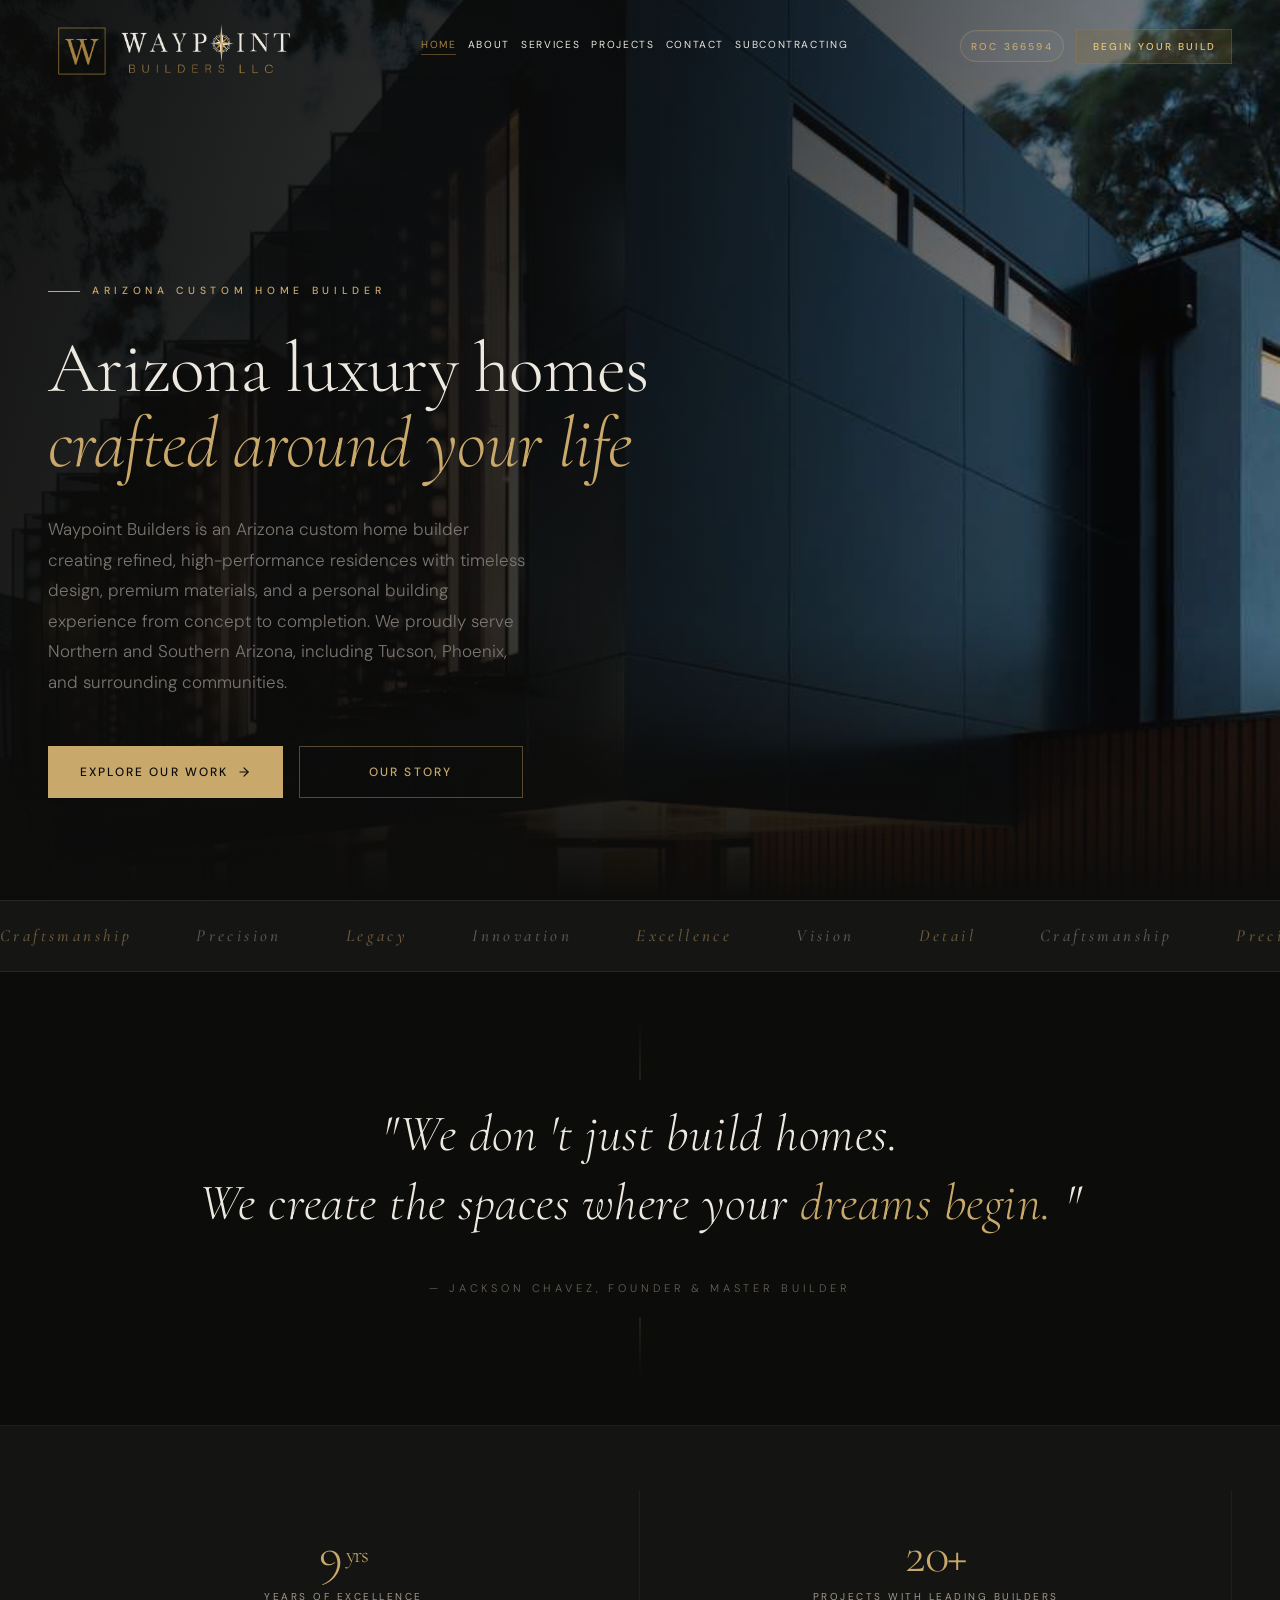
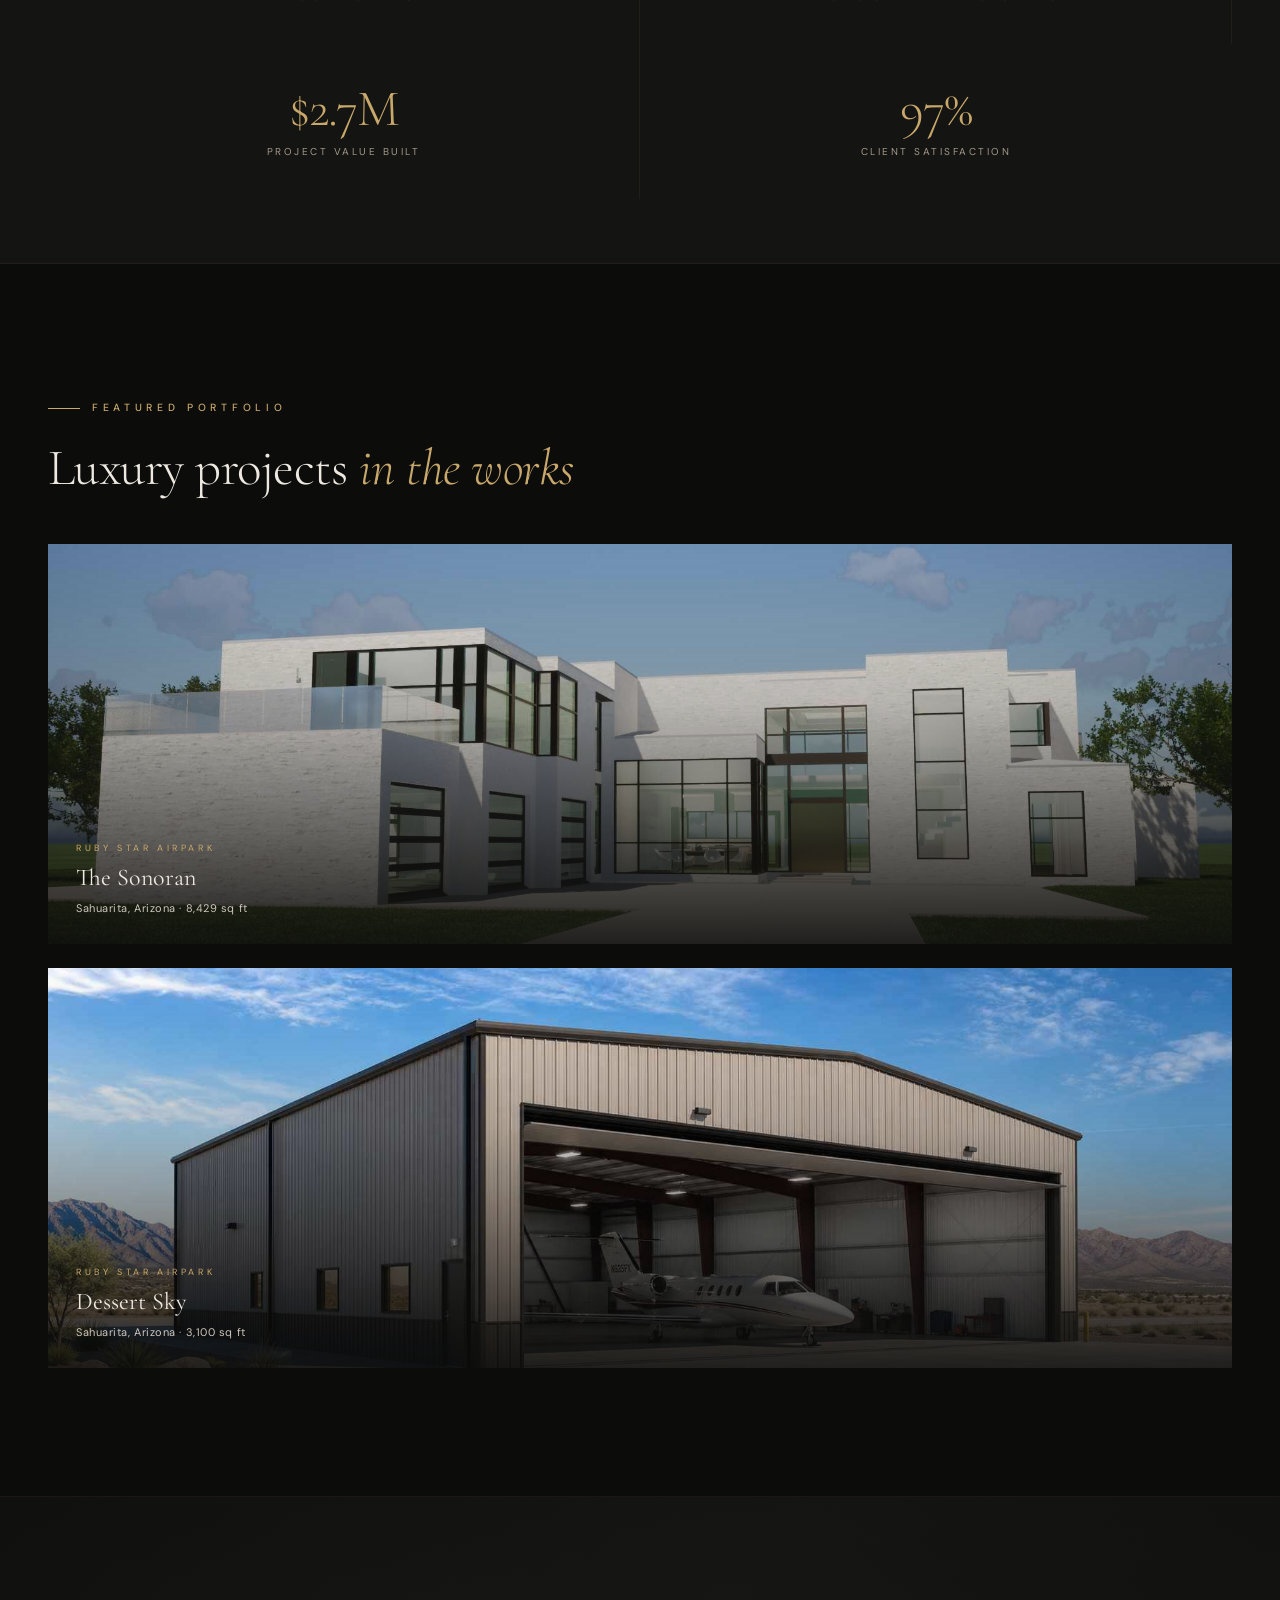
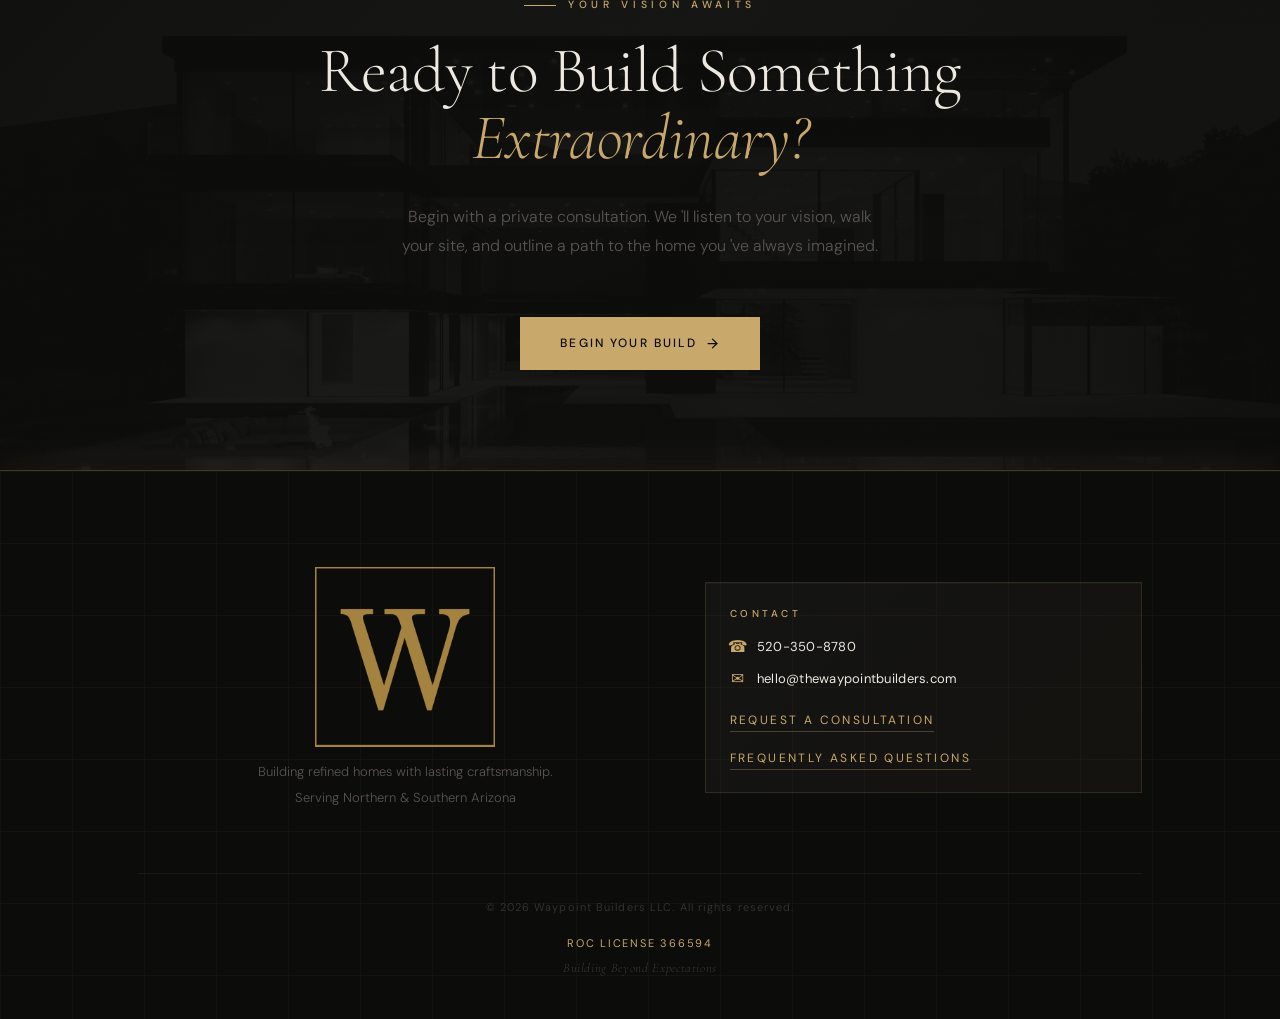
==== commit 7dfe3efe: "Add files via upload" ====
--- a/index.html
+++ b/index.html
@@ -3,13 +3,24 @@
     <head>
     <meta charset="utf-8" />
     <meta name="viewport" content="width=device-width, initial-scale=1" />
+    <meta name="theme-color" content="#0c0c0b" />
+    <meta name="format-detection" content="telephone=yes" />
+    <meta name="geo.region" content="US-AZ" />
+    <meta name="geo.placename" content="Arizona" />
+    <meta name="geo.position" content="34.0489;-111.0937" />
+    <meta name="ICBM" content="34.0489, -111.0937" />
 
     <title>Custom Home Builder in Arizona | Waypoint Builders LLC</title>
     <meta
         name="description"
-        content="Waypoint Builders LLC is an Arizona custom home builder delivering luxury homes with precision craftsmanship, thoughtful design, and personal service."
+        content="Waypoint Builders LLC is an Arizona custom home builder serving Northern and Southern Arizona, including Tucson and Phoenix, with luxury residential construction."
     />
-    <meta name="robots" content="index, follow" />
+    <meta
+        name="keywords"
+        content="Arizona custom home builder, luxury custom homes Arizona, home builder in Arizona, custom residential construction, Arizona home construction company"
+    />
+    <meta name="robots" content="index, follow, max-snippet:-1, max-image-preview:large, max-video-preview:-1" />
+    <meta name="author" content="Waypoint Builders LLC" />
     <link rel="canonical" href="https://thewaypointbuilders.com/" />
 
     <meta property="og:title" content="Custom Home Builder in Arizona | Waypoint Builders LLC" />
@@ -19,8 +30,9 @@
     />
     <meta property="og:type" content="website" />
     <meta property="og:url" content="https://thewaypointbuilders.com/" />
-    <meta property="og:image" content="https://thewaypointbuilders.com/asset/og-image.jpg" />
+    <meta property="og:image" content="https://thewaypointbuilders.com/asset/index.png" />
     <meta property="og:site_name" content="Waypoint Builders LLC" />
+    <meta property="og:locale" content="en_US" />
 
     <meta name="twitter:card" content="summary_large_image" />
     <meta name="twitter:title" content="Custom Home Builder in Arizona | Waypoint Builders LLC" />
@@ -28,7 +40,8 @@
         name="twitter:description"
         content="Waypoint Builders LLC is an Arizona custom home builder delivering luxury homes with precision craftsmanship, thoughtful design, and personal service."
     />
-    <meta name="twitter:image" content="https://thewaypointbuilders.com/asset/og-image.jpg" />
+    <meta name="twitter:image" content="https://thewaypointbuilders.com/asset/index.png" />
+    <meta name="twitter:site" content="@WaypointBuilders" />
 
     <link rel="preconnect" href="https://fonts.googleapis.com" />
     <link rel="preconnect" href="https://fonts.gstatic.com" crossorigin="anonymous" />
@@ -40,10 +53,8 @@
 
     <link rel="icon" type="image/x-icon" href="asset/favicon.ico" />
     <link rel="shortcut icon" href="asset/favicon.ico" />
-
-    <link rel="preload" as="image" href="https://images.unsplash.com/photo-1613490493576-7fde63acd811?w=900&q=80&fit=crop" />
-    <link rel="preload" as="image" href="https://images.unsplash.com/photo-1600596542815-ffad4c1539a9?w=900&q=80&fit=crop" />
-    <link rel="preload" as="image" href="https://images.unsplash.com/photo-1600210492486-724fe5c67fb0?w=900&q=80&fit=crop" />
+    <link rel="preload" as="image" href="asset/index.png" fetchpriority="high" />
+
 
     <script type="application/ld+json">
     {
@@ -53,11 +64,14 @@
       "url": "https://thewaypointbuilders.com/",
       "logo": "https://thewaypointbuilders.com/asset/logo.png",
       "image": "https://thewaypointbuilders.com/asset/og-image.jpg",
-      "description": "Waypoint Builders LLC is an Arizona custom home builder delivering luxury homes with precision craftsmanship, thoughtful design, and personal service.",
-      "areaServed": {
-        "@type": "State",
-        "name": "Arizona"
-      }
+      "description": "Waypoint Builders LLC is an Arizona custom home builder serving Northern and Southern Arizona, including Tucson, Phoenix, and surrounding communities.",
+      "areaServed": [
+        { "@type": "State", "name": "Arizona" },
+        { "@type": "City", "name": "Tucson, Arizona" },
+        { "@type": "City", "name": "Phoenix, Arizona" },
+        { "@type": "AdministrativeArea", "name": "Northern Arizona" },
+        { "@type": "AdministrativeArea", "name": "Southern Arizona" }
+      ]
     }
     </script>
 </head>
@@ -173,13 +187,13 @@
                 <div style="position:absolute;bottom:0;left:0;right:0;height:30%;background:linear-gradient(to top, #0C0C0B, transparent);z-index:2"></div>
                 <div class="hero-inner px-6 lg:px-12 pb-20 lg:pb-28" style="position:relative;z-index:3;max-width:1400px;margin:0 auto;padding:0 3rem 7rem;width:100%">
                     <div class="opacity-0 animate-fade-up" style="max-width:780px">
-                        <div class="section-label" style="margin-bottom:2rem">Luxury Custom Homes</div>
+                        <div class="section-label" style="margin-bottom:2rem">Arizona Custom Home Builder</div>
                         <h1 style="font-family:Cormorant Garamond, Georgia, serif;font-size:clamp(3rem, 7vw, 7rem);font-weight:300;line-height:1.05;color:#EDE9E0;margin:0 0 2rem;letter-spacing:-0.01em">
-                            Crafted for the
+                            Arizona luxury homes
                             <!-- -->
-                            <span style="font-style:italic;color:#C8A86B">Extraordinary</span>
+                            <span style="font-style:italic;color:#C8A86B">crafted around your life</span>
                         </h1>
-                        <p class="opacity-0 animate-fade-up delay-200" style="font-family:DM Sans, system-ui, sans-serif;font-size:clamp(15px, 1.5vw, 17px);line-height:1.8;color:#7A7570;max-width:480px;margin:0 0 3rem;font-weight:300">Waypoint Builders brings uncompromising craftsmanship, visionary design, and decades of expertise to every bespoke home we build.</p>
+                        <p class="opacity-0 animate-fade-up delay-200" style="font-family:DM Sans, system-ui, sans-serif;font-size:clamp(15px, 1.5vw, 17px);line-height:1.8;color:#7A7570;max-width:480px;margin:0 0 3rem;font-weight:300">Waypoint Builders is an Arizona custom home builder creating refined, high-performance residences with timeless design, premium materials, and a personal building experience from concept to completion. We proudly serve Northern and Southern Arizona, including Tucson, Phoenix, and surrounding communities.</p>
                         <div class="opacity-0 animate-fade-up delay-400" style="display:flex;gap:1rem;flex-wrap:wrap">
                             <a href="projects.html" class="btn-gold">
                                 Explore Our Work
@@ -276,7 +290,7 @@
                     <div style="display:grid;grid-template-columns:1fr;gap:1.5rem">
                         <a href="projects.html" class="project-card-link" style="text-decoration:none;color:inherit">
                             <div class="project-card" style="position:relative;overflow:hidden;cursor:pointer;min-height:320px">
-                                <img src="asset/sahuarita/sahuarita.png" alt="The Sonoran" class="project-img" style="position:absolute;inset:0;width:100%;height:100%;object-fit:cover">
+                                <img src="asset/sahuarita/sahuarita.png" alt="The Sonoran" class="project-img" loading="lazy" decoding="async" style="position:absolute;inset:0;width:100%;height:100%;object-fit:cover">
                                 <div style="position:absolute;inset:0;background:linear-gradient(to top, rgba(12,12,11,0.9) 0%, rgba(12,12,11,0.2) 60%, transparent 100%)"></div>
                                 <div class="project-overlay" style="position:absolute;inset:0;background:rgba(12,12,11,0.45);border:1px solid rgba(200, 168, 107, 0.2)"></div>
                                 <div style="position:absolute;bottom:0;left:0;right:0;padding:1.75rem;z-index:2">
@@ -289,7 +303,7 @@
 
                         <a href="projects.html" class="project-card-link" style="text-decoration:none;color:inherit">
                             <div class="project-card" style="position:relative;overflow:hidden;cursor:pointer;min-height:320px">
-                                <img src="asset/sahuarita/hangar.png" alt="Dessert Sky" class="project-img" style="position:absolute;inset:0;width:100%;height:100%;object-fit:cover">
+                                <img src="asset/sahuarita/hangar.png" alt="Dessert Sky" class="project-img" loading="lazy" decoding="async" style="position:absolute;inset:0;width:100%;height:100%;object-fit:cover">
                                 <div style="position:absolute;inset:0;background:linear-gradient(to top, rgba(12,12,11,0.9) 0%, rgba(12,12,11,0.2) 60%, transparent 100%)"></div>
                                 <div class="project-overlay" style="position:absolute;inset:0;background:rgba(12,12,11,0.45);border:1px solid rgba(200, 168, 107, 0.2)"></div>
                                 <div style="position:absolute;bottom:0;left:0;right:0;padding:1.75rem;z-index:2">
@@ -389,14 +403,14 @@
             document.currentScript.remove()
         </script>
         <!--/$-->
-        <footer style="background:#0C0C0B;border-top:1px solid rgba(200, 168, 107, 0.28);padding:5rem 0 2.5rem;box-shadow:0 -10px 30px rgba(200, 168, 107, 0.06)">
+        <footer class="site-footer-grid" style="background:#0C0C0B;border-top:1px solid rgba(200, 168, 107, 0.28);padding:5rem 0 2.5rem;box-shadow:0 -10px 30px rgba(200, 168, 107, 0.06)">
             <div style="max-width:1400px;margin:0 auto;padding:0 3rem" class="px-6 lg:px-12">
                 <div style="display:grid;grid-template-columns:minmax(280px, 1.1fr) minmax(280px, 0.9fr);gap:2rem;align-items:center;margin-bottom:3rem">
                     <div style="display:flex;flex-direction:column;align-items:center;text-align:center;gap:0.85rem;padding:1rem 0">
-                        <img src="asset/favicon.png" alt="Waypoint Builders favicon" style="width:180px;height:180px;display:block;object-fit:contain" />
+                        <img src="asset/favicon.png" alt="Waypoint Builders favicon" loading="lazy" decoding="async" style="width:180px;height:180px;display:block;object-fit:contain" />
                         <div>
                             <p style="font-family:DM Sans, system-ui, sans-serif;font-size:13px;line-height:1.7;color:#5A5550;margin:0">Building refined homes with lasting craftsmanship.</p>
-                            <p style="font-family:DM Sans, system-ui, sans-serif;font-size:13px;line-height:1.7;color:#5A5550;margin:0.25rem 0 0">Serving Arizona</p>
+                            <p style="font-family:DM Sans, system-ui, sans-serif;font-size:13px;line-height:1.7;color:#5A5550;margin:0.25rem 0 0">Serving Northern &amp; Southern Arizona</p>
                         </div>
                     </div>
                     <div style="padding:1.4rem 1.5rem;border:1px solid rgba(200, 168, 107, 0.16);background:linear-gradient(135deg, rgba(255,255,255,0.03), rgba(200, 168, 107, 0.04));box-shadow:inset 0 1px 0 rgba(255,255,255,0.03)">
@@ -406,6 +420,9 @@
                             <li style="display:flex;align-items:center;gap:0.7rem"><span style="width:16px;height:16px;color:#C8A86B;display:inline-flex;align-items:center;justify-content:center">✉</span><a href="mailto:hello@thewaypointbuilders.com" style="font-family:DM Sans, system-ui, sans-serif;font-size:13px;color:#EDE9E0;text-decoration:none;transition:color 0.3s ease;letter-spacing:0.02em">hello@thewaypointbuilders.com</a></li>
                             <li style="margin-top:0.35rem">
                                 <a href="contact.html" style="display:inline-block;font-family:DM Sans, system-ui, sans-serif;font-size:12px;letter-spacing:0.2em;text-transform:uppercase;color:#C8A86B;text-decoration:none;padding-bottom:2px;border-bottom:1px solid rgba(200, 168, 107, 0.3)">Request a Consultation</a>
+                            </li>
+                            <li>
+                                <a href="faq.html" style="display:inline-block;font-family:DM Sans, system-ui, sans-serif;font-size:12px;letter-spacing:0.2em;text-transform:uppercase;color:#C8A86B;text-decoration:none;padding-bottom:2px;border-bottom:1px solid rgba(200, 168, 107, 0.3)">Frequently Asked Questions</a>
                             </li>
                         </ul>
                     </div>
--- a/styles.css
+++ b/styles.css
@@ -596,6 +596,28 @@
     overflow-x: hidden;
 }
 
+.site-footer-grid {
+    position: relative;
+    overflow: hidden;
+}
+
+.site-footer-grid::before {
+    content: "";
+    position: absolute;
+    inset: 0;
+    pointer-events: none;
+    opacity: 0.055;
+    background-image:
+        linear-gradient(rgba(200, 168, 107, 0.8) 1px, transparent 1px),
+        linear-gradient(90deg, rgba(200, 168, 107, 0.8) 1px, transparent 1px);
+    background-size: 100% 72px, 72px 100%;
+}
+
+.site-footer-grid > * {
+    position: relative;
+    z-index: 1;
+}
+
 main {
     width: 100%;
     overflow-x: hidden;
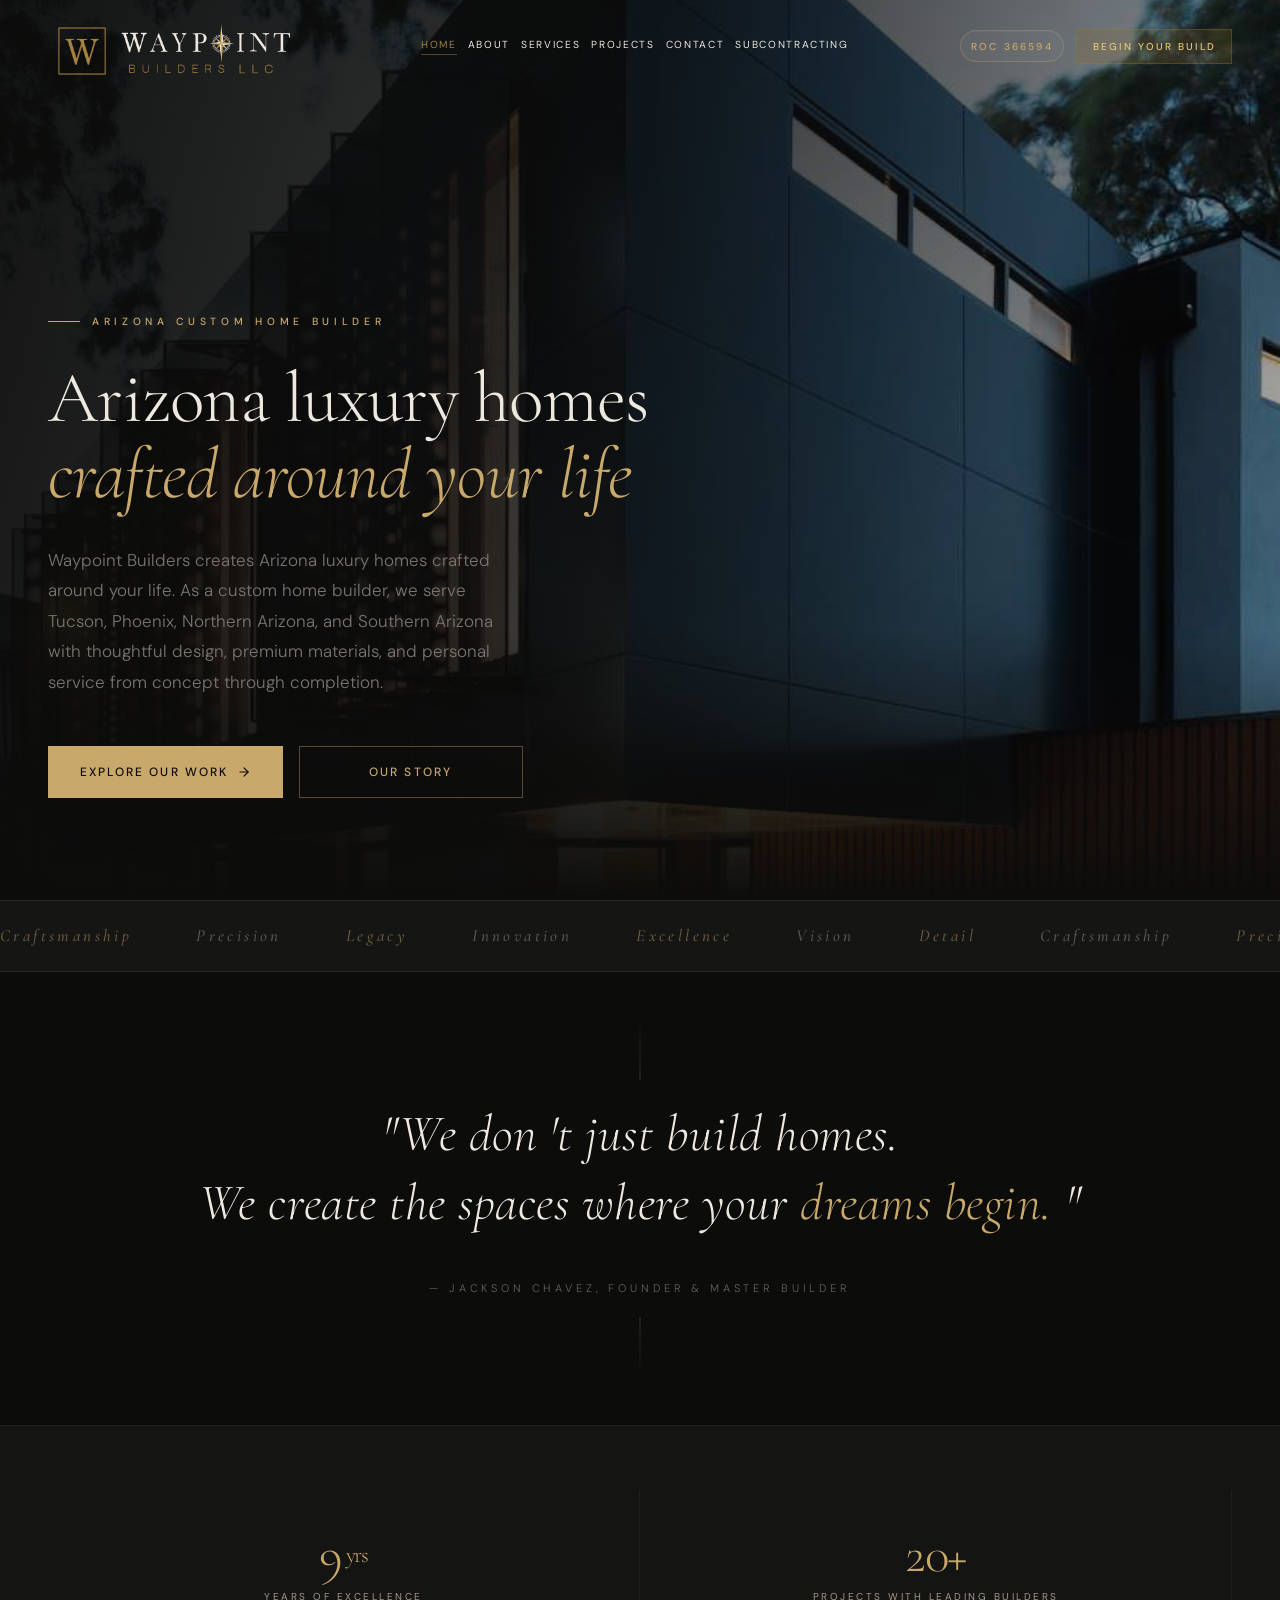
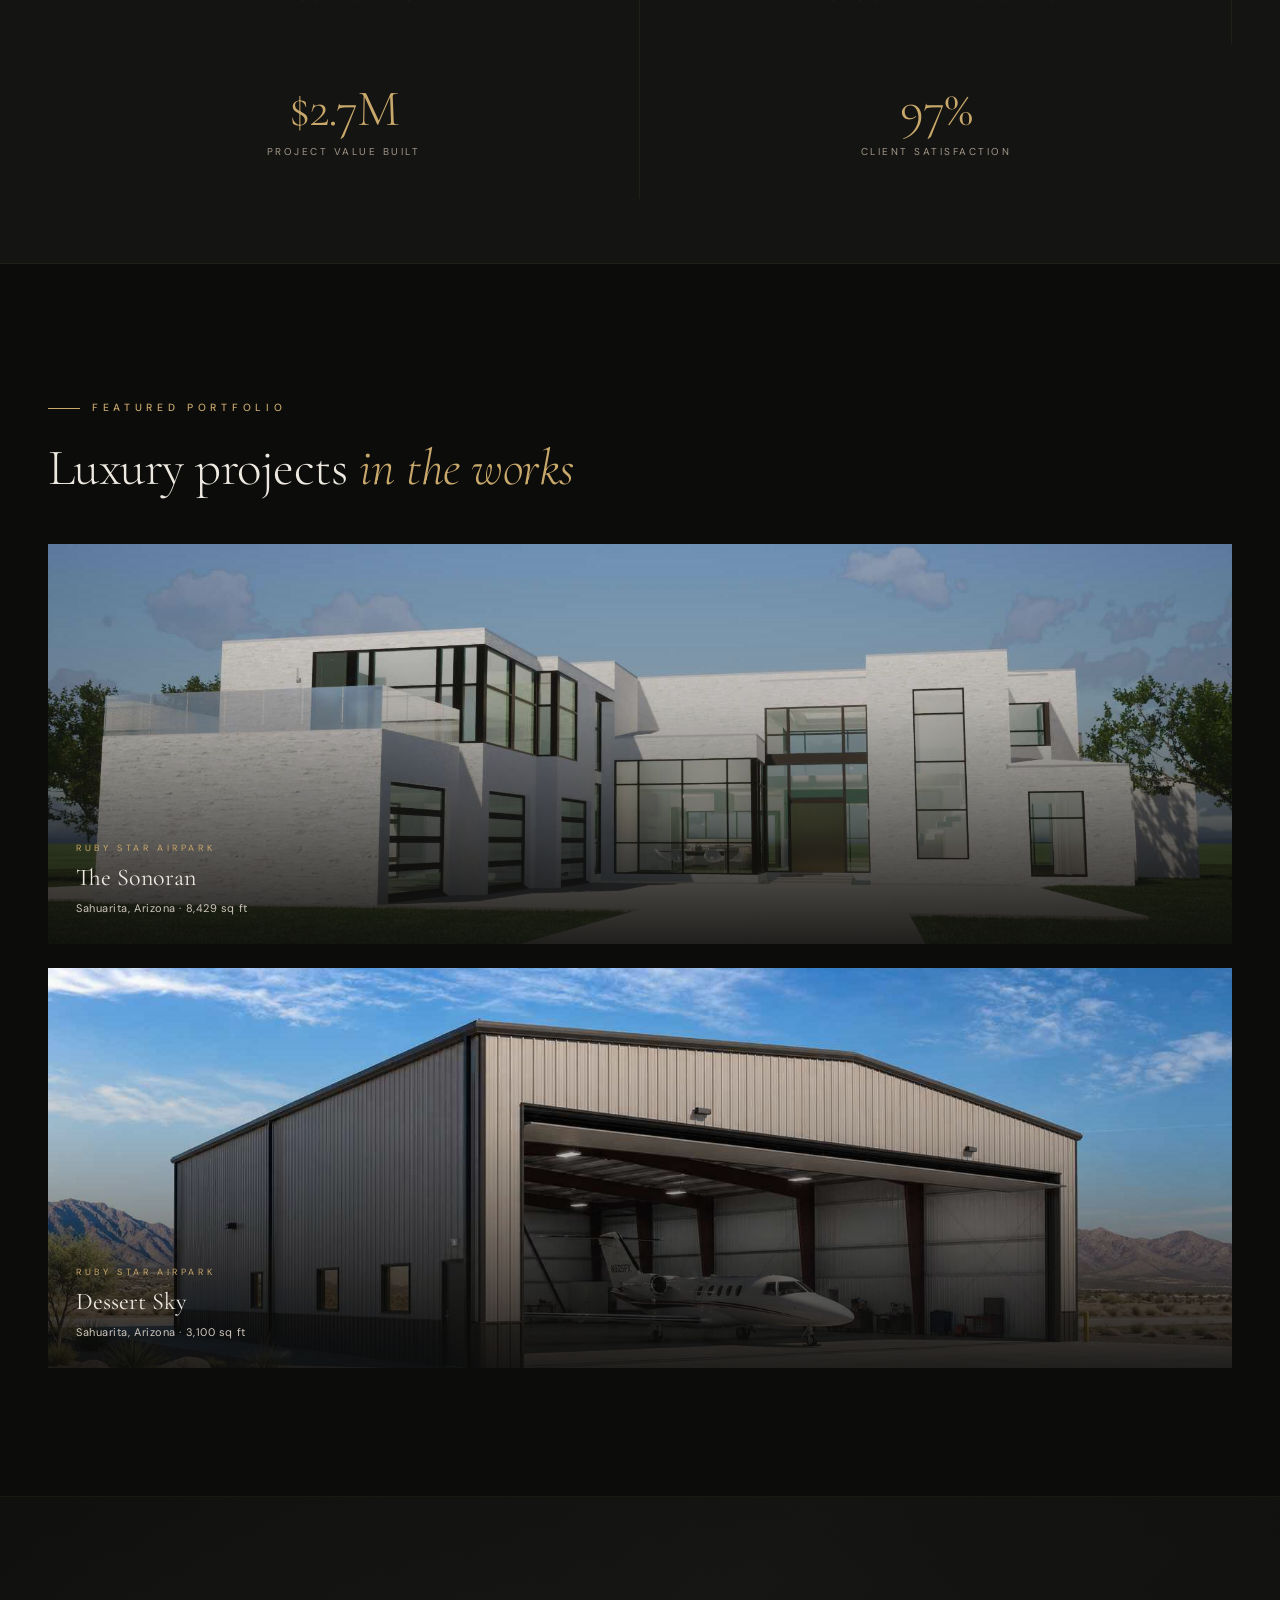
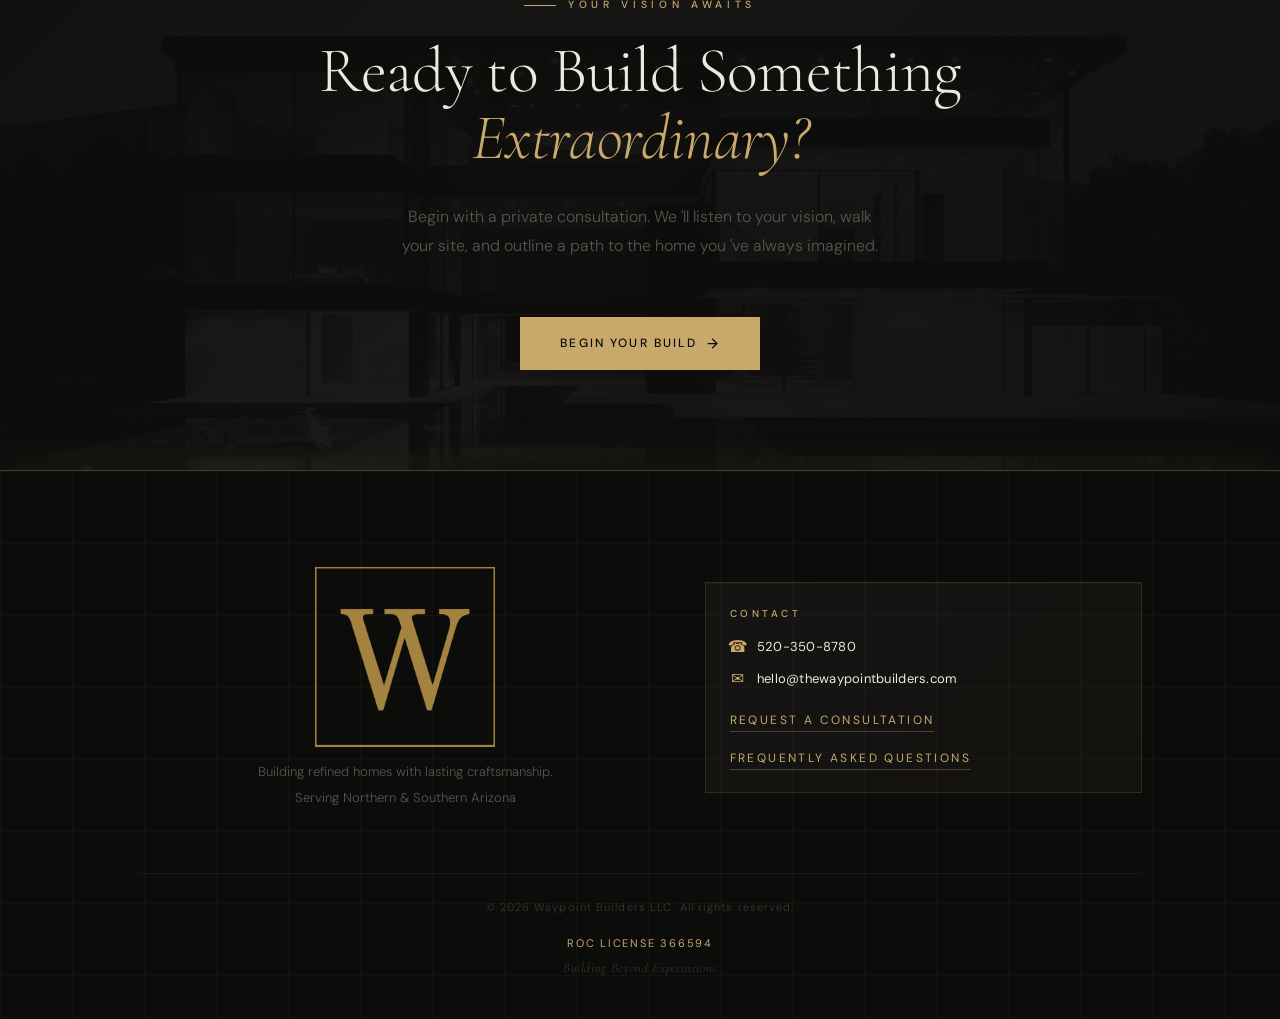
==== commit 8b2d8996: "Add files via upload" ====
--- a/index.html
+++ b/index.html
@@ -13,7 +13,7 @@
     <title>Custom Home Builder in Arizona | Waypoint Builders LLC</title>
     <meta
         name="description"
-        content="Waypoint Builders LLC is an Arizona custom home builder serving Northern and Southern Arizona, including Tucson and Phoenix, with luxury residential construction."
+        content="Waypoint Builders creates luxury custom homes in Tucson, Phoenix, and across Northern and Southern Arizona, from concept through completion."
     />
     <meta
         name="keywords"
@@ -53,6 +53,7 @@
 
     <link rel="icon" type="image/x-icon" href="asset/favicon.ico" />
     <link rel="shortcut icon" href="asset/favicon.ico" />
+    <link rel="apple-touch-icon" href="asset/favicon.png" />
     <link rel="preload" as="image" href="asset/index.png" fetchpriority="high" />
 
 
@@ -193,7 +194,7 @@
                             <!-- -->
                             <span style="font-style:italic;color:#C8A86B">crafted around your life</span>
                         </h1>
-                        <p class="opacity-0 animate-fade-up delay-200" style="font-family:DM Sans, system-ui, sans-serif;font-size:clamp(15px, 1.5vw, 17px);line-height:1.8;color:#7A7570;max-width:480px;margin:0 0 3rem;font-weight:300">Waypoint Builders is an Arizona custom home builder creating refined, high-performance residences with timeless design, premium materials, and a personal building experience from concept to completion. We proudly serve Northern and Southern Arizona, including Tucson, Phoenix, and surrounding communities.</p>
+                        <p class="opacity-0 animate-fade-up delay-200" style="font-family:DM Sans, system-ui, sans-serif;font-size:clamp(15px, 1.5vw, 17px);line-height:1.8;color:#7A7570;max-width:480px;margin:0 0 3rem;font-weight:300">Waypoint Builders creates Arizona luxury homes crafted around your life. As a custom home builder, we serve Tucson, Phoenix, Northern Arizona, and Southern Arizona with thoughtful design, premium materials, and personal service from concept through completion.</p>
                         <div class="opacity-0 animate-fade-up delay-400" style="display:flex;gap:1rem;flex-wrap:wrap">
                             <a href="projects.html" class="btn-gold">
                                 Explore Our Work
@@ -288,7 +289,7 @@
                     </div>
 
                     <div style="display:grid;grid-template-columns:1fr;gap:1.5rem">
-                        <a href="projects.html" class="project-card-link" style="text-decoration:none;color:inherit">
+                        <a href="projects.html" class="project-card-link" aria-label="View The Sonoran custom home project" style="text-decoration:none;color:inherit">
                             <div class="project-card" style="position:relative;overflow:hidden;cursor:pointer;min-height:320px">
                                 <img src="asset/sahuarita/sahuarita.png" alt="The Sonoran" class="project-img" loading="lazy" decoding="async" style="position:absolute;inset:0;width:100%;height:100%;object-fit:cover">
                                 <div style="position:absolute;inset:0;background:linear-gradient(to top, rgba(12,12,11,0.9) 0%, rgba(12,12,11,0.2) 60%, transparent 100%)"></div>
@@ -301,7 +302,7 @@
                             </div>
                         </a>
 
-                        <a href="projects.html" class="project-card-link" style="text-decoration:none;color:inherit">
+                        <a href="projects.html" class="project-card-link" aria-label="View Dessert Sky custom home project" style="text-decoration:none;color:inherit">
                             <div class="project-card" style="position:relative;overflow:hidden;cursor:pointer;min-height:320px">
                                 <img src="asset/sahuarita/hangar.png" alt="Dessert Sky" class="project-img" loading="lazy" decoding="async" style="position:absolute;inset:0;width:100%;height:100%;object-fit:cover">
                                 <div style="position:absolute;inset:0;background:linear-gradient(to top, rgba(12,12,11,0.9) 0%, rgba(12,12,11,0.2) 60%, transparent 100%)"></div>
